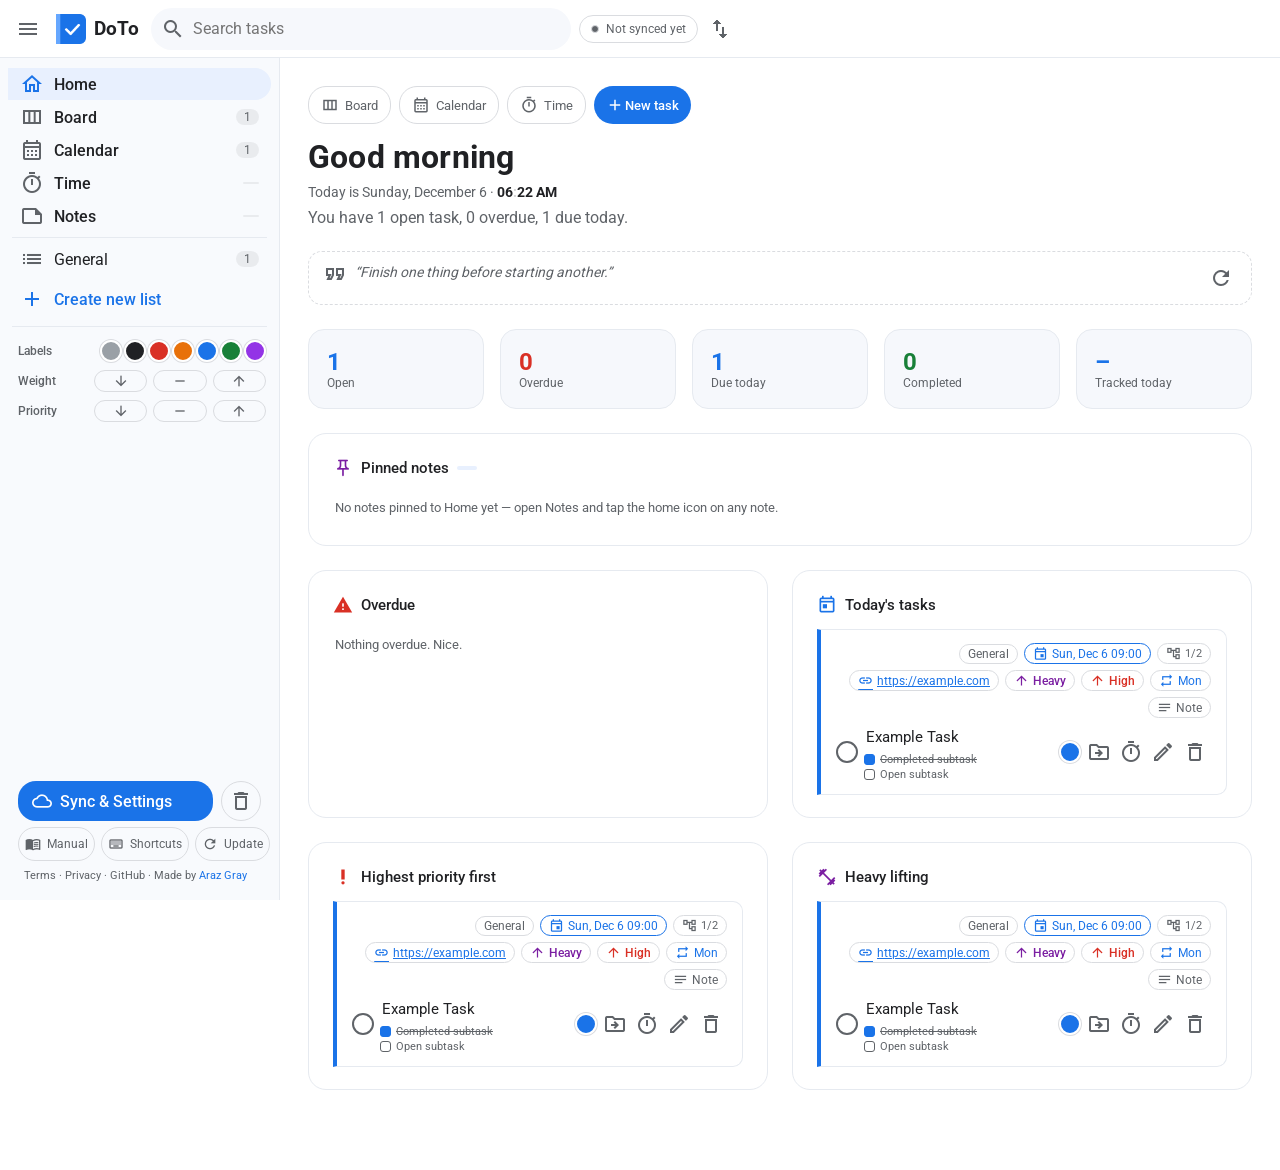
==== index.html @ d083d484 "Update" ====
<!DOCTYPE html>
<html lang="en">
<head>
<meta charset="UTF-8" />
<meta name="viewport" content="width=device-width, initial-scale=1, viewport-fit=cover" />
<title>DoTo</title>
<meta name="description" content="DoTo — Task Manager, Simple. A Google Tasks-style task manager with external refs, labels, weight and priority." />
<meta name="theme-color" content="#ffffff" />
<meta name="mobile-web-app-capable" content="yes" />
<meta name="apple-mobile-web-app-capable" content="yes" />
<meta name="apple-mobile-web-app-status-bar-style" content="default" />
<meta name="apple-mobile-web-app-title" content="DoTo" />
<link rel="manifest" href="assets/manifest.webmanifest" />
<link rel="icon" type="image/svg+xml" href="assets/icon.svg" />
<link rel="icon" type="image/png" sizes="192x192" href="assets/icon-192.png" />
<link rel="apple-touch-icon" href="assets/icon-180.png" />
<link rel="stylesheet" href="assets/fonts.css?v=1.0-1789759467" />
<link rel="stylesheet" href="styles.css?v=1.0-1789759467" />
</head>
<body>
<header class="topbar">
  <button id="menuBtn" class="icon-btn" aria-label="Open menu" aria-expanded="false" aria-controls="sidebar">
    <span class="material-icons-outlined">menu</span>
  </button>
  <div class="brand" id="brandHome" role="button" tabindex="0" title="DoTo home">
    <span class="brand-mark" aria-hidden="true">
      <img src="assets/logo.svg" width="30" height="30" alt="" />
    </span>
    <span class="brand-text">
      <span class="brand-name">DoTo</span>
    </span>
  </div>
  <div class="search-wrap">
    <span class="material-icons-outlined search-icon">search</span>
    <input id="searchInput" type="search" placeholder="Search tasks" autocomplete="off" aria-label="Search tasks" dir="auto" />
    <button id="clearSearch" class="icon-btn sm hidden" aria-label="Clear search"><span class="material-icons-outlined">close</span></button>
  </div>
  <div class="topbar-actions">
    <button id="syncPill" class="sync-pill" title="Sync status — open Sync & Settings"><span class="dot"></span><span id="syncPillText">Not synced yet</span></button>
    <button id="sortBtn" class="icon-btn" aria-label="Sort tasks" title="Sort" aria-haspopup="menu" aria-expanded="false"><span class="material-icons-outlined">swap_vert</span></button>
    <div id="sortMenu" class="menu hidden" role="menu">
      <button data-sort="order" role="menuitemradio" aria-checked="true"><span class="material-icons-outlined">drag_handle</span> My order</button>
      <button data-sort="date" role="menuitemradio" aria-checked="false"><span class="material-icons-outlined">event</span> Date</button>
      <button data-sort="priority" role="menuitemradio" aria-checked="false"><span class="material-icons-outlined">flag</span> Priority &amp; weight</button>
      <button data-sort="title" role="menuitemradio" aria-checked="false"><span class="material-icons-outlined">sort_by_alpha</span> Title</button>
    </div>
  </div>
</header>

<div class="app">
  <div id="scrim" class="scrim hidden"></div>

  <aside id="sidebar" class="sidebar" aria-label="Task lists">
    <div class="sidebar-scroll">
      <nav class="list-nav" aria-label="Views">
        <button id="navHome" class="list-item view-item"><span class="material-icons-outlined">home</span><span class="n">Home</span><span class="c hidden" id="notifCount"></span></button>
        <button id="navAll" class="list-item view-item"><span class="material-icons-outlined">view_column</span><span class="n">Board</span><span class="c" id="allCount"></span></button>
        <button id="navCal" class="list-item view-item"><span class="material-icons-outlined">calendar_month</span><span class="n">Calendar</span><span class="c" id="calCount"></span></button>
        <button id="navTime" class="list-item view-item"><span class="material-icons-outlined">timer</span><span class="n">Time</span><span class="c" id="timeCount"></span></button>
        <button id="navNotes" class="list-item view-item"><span class="material-icons-outlined">note</span><span class="n">Notes</span><span class="c" id="notesCount"></span></button>
      </nav>
      <hr class="sidebar-divider" />
      <nav id="listNav" class="list-nav" aria-label="Lists"></nav>
      <button id="createListBtn" class="create-list"><span class="material-icons-outlined">add</span> Create new list</button>
      <hr class="sidebar-divider" />
      <div class="sidebar-filters">
        <div class="f-group"><span class="f-name">Labels</span><div id="filterColorBtns" class="f-btns colors"></div></div>
        <div class="f-group"><span class="f-name">Weight</span><div id="filterWeightBtns" class="f-btns"></div></div>
        <div class="f-group"><span class="f-name">Priority</span><div id="filterImportanceBtns" class="f-btns"></div></div>
        <button id="clearFilters" class="link-btn hidden">Clear filters</button>
      </div>
      <div class="sidebar-foot">
        <div class="account-row">
          <button id="accountBtn" class="btn-account"><span class="material-icons-outlined">cloud</span><span class="t">Sync &amp; Settings</span><span id="accountState" class="s"></span></button>
          <button id="navTrash" class="icon-btn trash-btn" aria-label="Trash" title="Trash"><span class="material-icons-outlined">delete</span><span class="c hidden" id="trashCount"></span></button>
        </div>
        <div class="io-row">
          <a id="manualBtn" class="btn-ghost" href="manual.html" target="_blank" rel="noopener"><span class="material-icons-outlined">menu_book</span> Manual</a>
          <button id="shortcutsBtn" class="btn-ghost"><span class="material-icons-outlined">keyboard</span> Shortcuts</button>
          <button id="updateBtn" class="btn-ghost" title="Force refresh: clear offline cache and reload newest version"><span class="material-icons-outlined">refresh</span> Update</button>
        </div>
        <div class="legal-row">
          <a href="terms-of-services.html" target="_blank" rel="noopener">Terms</a>
          <span aria-hidden="true">·</span>
          <a href="privacy-policy.html" target="_blank" rel="noopener">Privacy</a>
          <span aria-hidden="true">·</span>
          <a href="https://github.com/arazgray/doto" target="_blank" rel="noopener">GitHub</a>
          <span aria-hidden="true">·</span>
          <span class="made-by">Made by <a href="https://arazgray.com" target="_blank" rel="noopener">Araz Gray</a></span>
        </div>
      </div>
    </div>
    <div id="sideResizer" class="resizer resizer-side" title="Drag to resize lists panel"></div>
  </aside>

  <main class="main" id="main">
    <!-- HOME / SUMMARY VIEW -->
    <section id="viewHome" class="view">
      <div class="home-hero">
        <div>
          <h1 id="homeGreet">Good day</h1>
          <p class="eyebrow" id="homeDate"></p>
          <p class="muted" id="homeSub"></p>
        </div>
        <div class="home-hero-actions">
          <button id="homeBoardBtn" class="btn-ghost"><span class="material-icons-outlined">view_column</span> Board</button>
          <button id="homeCalBtn" class="btn-ghost"><span class="material-icons-outlined">calendar_month</span> Calendar</button>
          <button id="homeTimeBtn" class="btn-ghost"><span class="material-icons-outlined">timer</span> Time</button>
          <button id="homeAddBtn" class="btn-primary"><span class="material-icons-outlined">add</span><span class="full-t" style="margin-left: -5px;">New task</span><span class="short-t">New</span></button>
        </div>
      </div>
      <div class="home-meta">
        <div id="weatherCard" class="weather hidden" title="Today's weather">
          <span id="weatherIcon" class="material-icons-outlined">wb_sunny</span>
          <div><div id="weatherTemp"></div><div id="weatherDesc" class="muted small"></div></div>
          <div class="wx-tom"><span class="muted small">Tomorrow</span><span id="wxTomIcon" class="material-icons-outlined">wb_cloudy</span><span id="wxTomTemp"></span></div>
        </div>
        <div class="quote"><span class="material-icons-outlined">format_quote</span><p id="quoteText" dir="auto"></p><button id="quoteRefresh" class="icon-btn sm" aria-label="New quote" title="New quote"><span class="material-icons-outlined">refresh</span></button></div>
      </div>
      <div id="homeStats" class="stat-grid"></div>
      <div class="chips" data-chips></div>
      <section id="homeNotesCard" class="card"><h2><span class="material-icons-outlined purple">push_pin</span> Pinned notes <span id="homeNotesCount" class="count-pill"></span></h2><div id="homeNotes" class="home-notes"></div></section>
      <section id="notifCard" class="card hidden"><h2><span class="material-icons-outlined danger">notifications</span> Notifications <span id="notifCountPill" class="count-pill"></span></h2><ul id="notifList" class="task-list"></ul></section>
      <div class="home-grid">
        <section class="card"><h2><span class="material-icons-outlined danger">warning</span> Overdue</h2><ul id="homeOverdue" class="task-list"></ul></section>
        <section class="card"><h2><span class="material-icons-outlined blue">today</span> Today's tasks</h2><ul id="homeToday" class="task-list"></ul></section>
        <section class="card"><h2><span class="material-icons-outlined red">priority_high</span> Highest priority first</h2><ul id="homeImportant" class="task-list"></ul></section>
        <section class="card"><h2><span class="material-icons-outlined purple">fitness_center</span> Heavy lifting</h2><ul id="homeHeavy" class="task-list"></ul></section>
      </div>
    </section>

    <!-- SINGLE LIST VIEW -->
    <section id="viewList" class="view hidden">
      <div class="list-header">
        <h1 id="listTitle" dir="auto">General</h1>
        <div class="list-header-actions">
          <span id="taskCount" class="count-pill"></span>
          <button id="listMenuBtn" class="icon-btn" aria-label="List options"><span class="material-icons-outlined">more_vert</span></button>
          <div id="listMenu" class="menu hidden" role="menu">
            <button id="renameListBtn" role="menuitem"><span class="material-icons-outlined">edit</span> Rename list</button>
            <button id="deleteCompletedBtn" role="menuitem"><span class="material-icons-outlined">delete_sweep</span> Delete completed</button>
            <button id="deleteListBtn" role="menuitem" class="danger"><span class="material-icons-outlined">delete</span> Delete list</button>
          </div>
        </div>
      </div>
      <div id="activeFilterChips" class="chips" data-chips></div>
      <form id="addForm" class="add-bar" autocomplete="off">
        <button type="button" class="add-plus" aria-label="Add a task"><span class="material-icons-outlined">add</span></button>
        <input id="addInput" type="text" placeholder="Add a task" aria-label="Add a task" maxlength="200" dir="auto" />
        <button type="submit" class="add-go" aria-label="Save task"><span class="material-icons-outlined">add</span></button>
      </form>
      <div id="quickAddMeta" class="quick-add-meta">
        <div class="qa-group">
          <span>Due</span>
          <input id="qaDate" type="date" title="Due date for the new task" aria-label="Due date" />
          <button type="button" data-qa="today"><span class="material-icons-outlined">today</span> Today</button>
          <button type="button" data-qa="tomorrow"><span class="material-icons-outlined">event</span> Tomorrow</button>
        </div>
        <div class="qa-group">
          <span>Weight</span>
          <div class="qa-seg" id="qaWeight" role="radiogroup" aria-label="Weight">
            <button type="button" data-v="light" title="Light"><span class="material-icons-outlined">arrow_downward</span></button>
            <button type="button" data-v="medium" title="Medium"><span class="material-icons-outlined">remove</span></button>
            <button type="button" data-v="heavy" title="Heavy"><span class="material-icons-outlined">arrow_upward</span></button>
          </div>
        </div>
        <div class="qa-group">
          <span>Priority</span>
          <div class="qa-seg" id="qaImportance" role="radiogroup" aria-label="Priority">
            <button type="button" data-v="low" title="Low"><span class="material-icons-outlined">arrow_downward</span></button>
            <button type="button" data-v="medium" title="Medium"><span class="material-icons-outlined">remove</span></button>
            <button type="button" data-v="high" title="High"><span class="material-icons-outlined">arrow_upward</span></button>
          </div>
        </div>
        <div class="qa-group">
          <span>Labels</span>
          <div id="qaColors" class="qa-colors"></div>
        </div>
      </div>
      <section aria-label="Open tasks">
        <ul id="openList" class="task-list"></ul>
        <div id="openEmpty" class="empty hidden">
          <svg class="empty-art" width="120" height="90" viewBox="0 0 120 90" aria-hidden="true"><rect x="8" y="8" width="104" height="74" rx="12" fill="var(--blue-soft)"/><path d="M30 45l12 12 28-30" stroke="var(--blue)" stroke-width="6" fill="none" stroke-linecap="round" stroke-linejoin="round"/></svg>
          <p><strong>All clear!</strong><br />Add your first task above, or drag one here from another list.</p>
        </div>
      </section>
      <section class="completed-section" aria-label="Completed tasks">
        <button id="completedToggle" class="completed-toggle" aria-expanded="false">
          <span class="material-icons-outlined chev">expand_more</span>
          <span>Completed</span>
          <span id="completedCount" class="count-pill muted"></span>
        </button>
        <ul id="doneList" class="task-list done"></ul>
      </section>
    </section>

    <!-- ALL BOARD VIEW -->
    <section id="viewAll" class="view hidden">
      <div class="list-header">
        <div><h1>All lists</h1><p class="muted small board-hint">Each category is a column — drag tasks between columns or onto the sidebar.</p></div>
        <span id="allCountPill" class="count-pill"></span>
      </div>
      <div class="chips" data-chips></div>
      <div id="board" class="board"></div>
    </section>

    <!-- CALENDAR VIEW -->
    <section id="viewCal" class="view hidden">
      <div class="list-header">
        <div class="cal-title-row">
          <h1 id="calTitle">Calendar</h1>
          <div class="seg-mini" id="calViewSeg" role="tablist" aria-label="Calendar view">
            <button data-v="month" role="tab" class="selected">Month</button>
            <button data-v="year" role="tab">Year</button>
          </div>
        </div>
        <div class="list-header-actions">
          <button id="calPrev" class="icon-btn" aria-label="Previous month or year"><span class="material-icons-outlined">chevron_left</span></button>
          <button id="calTodayBtn" class="btn-ghost">Today</button>
          <button id="calNext" class="icon-btn" aria-label="Next month or year"><span class="material-icons-outlined">chevron_right</span></button>
        </div>
      </div>
      <div class="chips" data-chips></div>
      <div id="calYearGrid" class="cal-year hidden"></div>
      <div class="cal-wrap">
        <div class="cal-main">
          <div class="cal-dow" id="calDow"></div>
          <div id="calGrid" class="cal-grid"></div>
        </div>
        <div class="cal-side">
          <div class="cal-agenda-head">
            <h2 id="calDayTitle" dir="auto"></h2>
            <span id="calDayCount" class="count-pill muted"></span>
          </div>
          <form id="calAddForm" class="board-add" autocomplete="off">
            <input id="calAddInput" maxlength="200" placeholder="Add task" dir="auto" aria-label="Add task on selected day" />
          </form>
          <ul id="calDayList" class="task-list"></ul>
        </div>
      </div>
    </section>

    <!-- TIME TRACKER VIEW -->
    <section id="viewTime" class="view hidden">
      <div class="list-header">
        <h1>Time tracker</h1>
        <span id="timeTotalPill" class="count-pill"></span>
      </div>
      <div class="chips" data-chips></div>
      <div class="time-wrap">
        <section class="card time-tasks">
          <h2><span class="material-icons-outlined purple">assignment</span> Pick a task</h2>
          <div class="search-wrap time-search">
            <span class="material-icons-outlined search-icon">search</span>
            <input id="timeSearch" type="search" placeholder="Search tasks" autocomplete="off" aria-label="Search tasks" dir="auto" />
          </div>
          <ul id="timeTaskList" class="task-list"></ul>
        </section>
        <section class="card time-records">
          <h2><span class="material-icons-outlined blue">history</span> Logged time</h2>
          <ul id="timeRecords" class="task-list"></ul>
        </section>
        <section class="card time-tracker">
          <h2><span class="material-icons-outlined red">timer</span> Tracker</h2>
          <div id="timeForTaskCard"></div>
          <div id="timeDisplay" class="time-display" dir="ltr">00:00:00,00</div>
          <div class="time-btns">
            <button id="timePlay" class="time-btn play" aria-label="Start"><span class="material-icons-outlined">play_arrow</span></button>
            <button id="timePause" class="time-btn pause" aria-label="Pause"><span class="material-icons-outlined">pause</span></button>
            <button id="timeStop" class="time-btn stop" aria-label="Stop and save"><span class="material-icons-outlined">stop</span></button>
          </div>
          <p class="muted small time-hint">Play starts, pause holds, stop saves the record.</p>
        </section>
      </div>
    </section>

    <!-- NOTES VIEW (Google Keep style) -->
    <section id="viewNotes" class="view hidden">
      <div class="list-header">
        <div><h1>Notes</h1><p class="muted small board-hint">Quick notes, Keep-style — pin important ones, show them on Home.</p></div>
        <span id="notesCountPill" class="count-pill"></span>
      </div>
      <div class="search-wrap notes-search">
        <span class="material-icons-outlined search-icon">search</span>
        <input id="notesSearch" type="search" placeholder="Search notes" autocomplete="off" aria-label="Search notes" dir="auto" />
      </div>
      <form id="noteAddForm" class="note-add" autocomplete="off">
        <input id="noteAddTitle" type="text" placeholder="Title" maxlength="120" aria-label="Note title" dir="auto" />
        <textarea id="noteAddBody" rows="2" placeholder="Take a note…" aria-label="Note text" dir="auto"></textarea>
        <div class="note-add-row">
          <div id="noteAddColors" class="qa-colors"></div>
          <button type="submit" class="btn-primary add-note-btn" aria-label="Add note"><span class="material-icons-outlined">add</span></button>
        </div>
      </form>
      <h2 id="notesPinnedHead" class="notes-head"><span class="material-icons-outlined">push_pin</span> Pinned</h2>
      <div id="notesPinned" class="notes-grid"></div>
      <h2 id="notesOthersHead" class="notes-head"><span class="material-icons-outlined">note</span> Others</h2>
      <div id="notesGrid" class="notes-grid"></div>
      <p id="notesEmpty" class="mini-empty hidden">No notes yet — jot one down above.</p>
    </section>

    <!-- TRASH VIEW -->
    <section id="viewTrash" class="view hidden">
      <div class="list-header">
        <div><h1>Trash</h1><p class="muted small board-hint">Deleted tasks and notes stay here until you restore them or empty the trash.</p></div>
        <div class="list-header-actions">
          <span id="trashCountPill" class="count-pill"></span>
          <button id="emptyTrashBtn" class="btn-ghost danger" aria-label="Empty trash"><span class="material-icons-outlined">delete_forever</span><span class="btn-label">Empty trash</span></button>
        </div>
      </div>
      <h2 class="notes-head"><span class="material-icons-outlined">task</span> Tasks</h2>
      <ul id="trashTasks" class="task-list"></ul>
      <p id="trashTasksEmpty" class="mini-empty hidden">No deleted tasks.</p>
      <h2 class="notes-head"><span class="material-icons-outlined">note</span> Notes</h2>
      <div id="trashNotes" class="notes-grid"></div>
      <p id="trashNotesEmpty" class="mini-empty hidden">No deleted notes.</p>
    </section>
  </main>

  <aside id="detail" class="detail hidden" aria-label="Task details">
    <div id="detailResizer" class="resizer resizer-detail" title="Drag to resize details panel"></div>
    <div class="detail-head">
      <button id="detailBack" class="icon-btn" aria-label="Close details"><span class="material-icons-outlined">arrow_downward</span></button>
      <span class="detail-title">Details</span>
      <span id="dListName" class="count-pill muted"></span>
      <button id="detailDelete" class="icon-btn" aria-label="Delete task"><span class="material-icons-outlined">delete</span></button>
      <button id="detailClose" class="icon-btn desktop-only" aria-label="Close panel"><span class="material-icons-outlined">close</span></button>
    </div>
    <div class="detail-body">
      <input id="dTitle" type="text" class="d-title" placeholder="Title" maxlength="200" dir="auto" />
      <div class="d-section">
        <p class="d-label">Subtasks <span id="subCount" class="count-pill muted"></span></p>
        <ul id="dSubs" class="sub-list"></ul>
        <form id="subForm" class="sub-add" autocomplete="off">
          <span class="material-icons-outlined">add</span>
          <input id="subInput" placeholder="Add subtask" maxlength="150" aria-label="Add subtask" dir="auto" />
        </form>
      </div>
      <div class="d-section">
        <p class="d-label">List / Category <span class="hint">— move task</span></p>
        <div class="d-row">
          <span class="material-icons-outlined muted">list</span>
          <select id="dList"></select>
        </div>
      </div>
      <div class="d-section">
        <p class="d-label">Labels <span class="hint">— also tap dot in list</span></p>
        <div id="dColors" class="palette"></div>
      </div>
      <div class="d-grid">
        <div class="d-section">
          <p class="d-label">Weight</p>
          <div id="dWeight" class="segmented" role="radiogroup" aria-label="Weight">
            <button data-v="light" role="radio"><span class="material-icons-outlined">arrow_downward</span>Light</button>
            <button data-v="medium" role="radio"><span class="material-icons-outlined">remove</span>Medium</button>
            <button data-v="heavy" role="radio"><span class="material-icons-outlined">arrow_upward</span>Heavy</button>
          </div>
        </div>
        <div class="d-section">
          <p class="d-label">Priority</p>
          <div id="dImportance" class="segmented importance" role="radiogroup" aria-label="Priority">
            <button data-v="low" role="radio"><span class="material-icons-outlined">arrow_downward</span>Low</button>
            <button data-v="medium" role="radio"><span class="material-icons-outlined">remove</span>Medium</button>
            <button data-v="high" role="radio"><span class="material-icons-outlined">arrow_upward</span>High</button>
          </div>
        </div>
      </div>
      <div class="d-section">
        <p class="d-label">Due</p>
        <div class="d-row">
          <input id="dDate" type="date" />
          <input id="dTime" type="time" />
          <button id="dClearDate" class="icon-btn sm" aria-label="Clear date"><span class="material-icons-outlined">close</span></button>
        </div>
      </div>
      <div class="d-section">
        <p class="d-label">Reminder</p>
        <div class="d-row">
          <span class="material-icons-outlined muted">notifications</span>
          <select id="dRemindBefore" aria-label="Remind before due">
            <option value="">No reminder</option>
            <option value="1">1 minute before</option>
            <option value="5">5 minutes before</option>
            <option value="30">30 minutes before</option>
            <option value="60">1 hour before</option>
            <option value="180">3 hours before</option>
            <option value="1440">1 day before</option>
          </select>
        </div>
        <p id="dRemindHint" class="muted small" style="margin:6px 0 0"></p>
      </div>
      <div class="d-section">
        <p class="d-label">Repeat</p>
        <div class="d-row">
          <span class="material-icons-outlined muted">repeat</span>
          <select id="dRecurFreq" aria-label="Repeat">
            <option value="">Does not repeat</option>
            <option value="daily">Daily</option>
            <option value="weekly">Weekly</option>
            <option value="monthly">Monthly</option>
            <option value="yearly">Yearly</option>
            <option value="custom">Custom…</option>
          </select>
        </div>
        <div id="dRecurCustom" class="d-row hidden" style="margin-top:8px">
          <span class="muted small">Every</span>
          <input id="dRecurN" type="number" min="1" max="99" value="2" aria-label="Every N" />
          <select id="dRecurUnit" aria-label="Repeat unit">
            <option value="daily">day(s)</option>
            <option value="weekly">week(s)</option>
            <option value="monthly">month(s)</option>
            <option value="yearly">year(s)</option>
          </select>
        </div>
        <div id="dRecurDays" class="day-chips hidden" aria-label="Repeat on days"></div>
        <p id="dRecurHint" class="muted small" style="margin:6px 0 0"></p>
      </div>
      <div class="d-section">
        <p class="d-label">External ref <span class="hint">— url or anything</span></p>
        <div class="d-row">
          <span class="material-icons-outlined muted">link</span>
          <input id="dExt" type="text" placeholder="https://… or ticket #123, file path…" maxlength="500" dir="auto" />
          <a id="dExtOpen" class="icon-btn sm hidden" target="_blank" rel="noopener" aria-label="Open external reference"><span class="material-icons-outlined">open_in_new</span></a>
        </div>
      </div>
      <div class="d-section">
        <p class="d-label">Notes</p>
        <textarea id="dNotes" rows="3" placeholder="Add details" dir="auto"></textarea>
      </div>
    </div>
    <div class="detail-foot">
      <span id="dMeta" class="muted small"></span>
      <div class="detail-foot-actions">
        <button id="dDoneToggle" class="btn-soft">Mark complete</button>
        <button id="dSaveBtn" class="btn-primary">Save</button>
      </div>
    </div>
  </aside>
</div>

<div id="colorPop" class="menu palette-pop hidden"></div>
<div id="weightPop" class="menu hidden"></div>
<div id="importancePop" class="menu hidden"></div>
<div id="movePop" class="menu hidden"></div>
<div id="paletteScrim" class="modal-scrim hidden">
  <div id="paletteBox" class="palette-box" role="dialog" aria-modal="true" aria-label="Command palette">
    <div class="palette-input-wrap">
      <span class="material-icons-outlined">search</span>
      <input id="paletteInput" type="text" placeholder="Type a command or search tasks…" autocomplete="off" aria-label="Command palette" dir="auto" />
    </div>
    <ul id="paletteList" class="palette-list" role="listbox" aria-label="Results"></ul>
    <p class="muted small palette-hint">Up/Down navigate · Enter run · Esc close</p>
  </div>
</div>
<div id="accountScrim" class="modal-scrim hidden">
  <div class="modal account-modal" role="dialog" aria-modal="true" aria-label="Sync and settings">
    <h3>Sync &amp; Settings</h3>
    <div class="set-tabs" role="tablist" aria-label="Settings sections">
      <button type="button" data-settab="sync" role="tab" class="selected" aria-selected="true"><span class="material-icons-outlined">sync</span> Sync</button>
      <button type="button" data-settab="labels" role="tab" aria-selected="false"><span class="material-icons-outlined">label</span> Labels</button>
      <button type="button" data-settab="home" role="tab" aria-selected="false"><span class="material-icons-outlined">home</span> Home</button>
      <button type="button" data-settab="options" role="tab" aria-selected="false"><span class="material-icons-outlined">tune</span> Options</button>
      <button type="button" data-settab="io" role="tab" aria-selected="false"><span class="material-icons-outlined">swap_vert</span> Data</button>
    </div>
    <div class="set-pane" data-setpane="sync" role="tabpanel">
      <p id="accountEmail" class="muted small">Not signed in.</p>
      <div class="setup-row name-row">
        <input id="userNameInput" type="text" placeholder="Your name (shown in greetings)" autocomplete="off" maxlength="40" aria-label="Your name" dir="auto" />
      </div>
      <div class="modal-actions account-actions">
        <button type="button" id="signInBtn" class="btn-primary">Sign in with Google</button>
        <button type="button" id="signOutBtn" class="btn-ghost hidden">Sign out</button>
        <button type="button" id="syncNowBtn" class="btn-ghost"><span class="material-icons-outlined">sync</span> Sync now</button>
        <button type="button" id="logOpenBtn" class="btn-ghost"><span class="material-icons-outlined">history</span> History</button>
      </div>
      <label class="switch-row"><input type="checkbox" id="autoSyncToggle" checked /> Auto-sync on changes</label>
      <p id="accountLast" class="muted small"></p>
      <p id="accountError" class="sync-err hidden"></p>
      <p class="muted small">Synced with Drive's hidden app folder. Works offline.</p>
      <p class="muted small">Sign-in requests access to your Drive app folder (sync), your email (display only), and Calendar events + calendar list (reminders in a dedicated “DoTo” calendar). Data goes only between your browser and Google. See the <a href="privacy-policy.html" target="_blank" rel="noopener">Privacy Policy</a> for details.</p>
    </div>
    <div class="set-pane hidden" data-setpane="labels" role="tabpanel">
      <div class="set-group">
        <p class="d-label">Labels <span class="hint">— e.g. red for Home, blue for Work</span></p>
        <div id="colorNames" class="color-names"></div>
        <div class="setup-row color-add-row">
          <input type="color" id="customColorPick" value="#1a73e8" aria-label="Custom label color" />
          <input id="customColorName" type="text" placeholder="Label, e.g. Home" maxlength="24" aria-label="Custom label name" dir="auto" />
          <button type="button" id="customColorAdd" class="btn-primary">Add</button>
        </div>
        <button type="button" id="resetColorsBtn" class="link-btn hidden">Reset built-in labels</button>
      </div>
    </div>
    <div class="set-pane hidden" data-setpane="home" role="tabpanel">
      <div class="set-group">
        <p class="d-label">Home <span class="hint">— pick which sections appear</span></p>
        <div id="homeToggles"></div>
      </div>
    </div>
    <div class="set-pane hidden" data-setpane="options" role="tabpanel">
      <div class="set-group">
        <label class="switch-row"><input type="checkbox" id="showCompletedToggle" checked /> Show completed tasks</label>
        <label class="switch-row"><input type="checkbox" id="darkModeToggle" /> Dark mode</label>
      </div>
    </div>
    <div class="set-pane hidden" data-setpane="io" role="tabpanel">
      <div class="set-group">
        <p class="d-label">Data <span class="hint">— JSON backups, Google Tasks</span></p>
        <div class="io-row import-row">
          <select id="importMode" aria-label="Import source">
            <option value="auto">Auto-detect</option>
            <option value="doto">DoTo backup</option>
            <option value="google">Google Tasks</option>
          </select>
          <button id="importBtn2" class="btn-ghost"><span class="material-icons-outlined">upload</span> Import</button>
          <button id="exportBtn2" class="btn-ghost"><span class="material-icons-outlined">download</span> Export</button>
        </div>
        <p class="muted small">Exports include lists, tasks, notes, time records and labels. Re-importing your own backup skips duplicates.</p>
      </div>
    </div>
    <div class="modal-actions">
      <button type="button" id="accountClose" class="btn-primary">Done</button>
    </div>
  </div>
</div>
<div id="conflictScrim" class="modal-scrim hidden">
  <div class="modal conflict-modal" role="dialog" aria-modal="true" aria-label="Sync conflicts">
    <h3 id="conflictTitle">Sync conflicts</h3>
    <p id="conflictCount" class="muted small"></p>
    <div id="conflictList" class="conflict-list"></div>
    <div class="modal-actions conflict-actions">
      <button type="button" id="conflictLater" class="btn-ghost">Later</button>
      <button type="button" id="conflictAllMine" class="btn-ghost">All mine</button>
      <button type="button" id="conflictAllTheirs" class="btn-ghost">All Drive's</button>
      <button type="button" id="conflictApply" class="btn-primary">Apply</button>
    </div>
  </div>
</div>
<div id="logScrim" class="modal-scrim hidden">
  <div class="modal log-modal" role="dialog" aria-modal="true" aria-label="Sync history">
    <h3>Sync history</h3>
    <div class="diag-box">
      <pre id="diagText" class="diag-text"></pre>
      <button type="button" id="diagCopy" class="btn-ghost">Copy diagnostics</button>
    </div>
    <ul id="syncLogList" class="sync-log"></ul>
    <div class="modal-actions">
      <button type="button" id="logClear" class="btn-ghost">Clear</button>
      <button type="button" id="logClose" class="btn-primary">Done</button>
    </div>
  </div>
</div>
<div id="helpScrim" class="modal-scrim hidden">
  <div class="modal help-modal" role="dialog" aria-modal="true" aria-label="Keyboard shortcuts">
    <h3>Keyboard shortcuts</h3>
    <div id="helpTable" class="help-table"></div>
    <div class="modal-actions">
      <button type="button" id="helpClose" class="btn-primary">Done</button>
    </div>
  </div>
</div>
<div id="noteScrim" class="modal-scrim hidden">
  <div class="modal note-modal" role="dialog" aria-modal="true" aria-label="Edit note">
    <input id="noteEditTitle" type="text" class="d-title" placeholder="Title" maxlength="120" dir="auto" />
    <textarea id="noteEditBody" rows="6" placeholder="Take a note…" dir="auto"></textarea>
    <div class="note-options">
      <div id="noteEditColors" class="palette"></div>
      <span class="spacer"></span>
      <label class="switch-icon" title="Pinned"><input type="checkbox" id="noteEditPinned" /><span class="material-icons-outlined">push_pin</span></label>
      <label class="switch-icon" title="Show on Home page"><input type="checkbox" id="noteEditHome" /><span class="material-icons-outlined">home</span></label>
    </div>
    <div class="modal-actions note-actions">
      <button type="button" id="noteDeleteBtn" class="btn-ghost danger"><span class="material-icons-outlined">delete</span> Delete</button>
      <span class="spacer"></span>
      <button type="button" id="noteEditCancel" class="btn-ghost">Cancel</button>
      <button type="button" id="noteEditSave" class="btn-primary">Save</button>
    </div>
  </div>
</div>
<div id="modalScrim" class="modal-scrim hidden">
  <form id="modalBox" class="modal" role="dialog" aria-modal="true" autocomplete="off">
    <h3 id="modalTitle"></h3>
    <p id="modalMsg" class="muted small"></p>
    <input id="modalInput" type="text" dir="auto" maxlength="60" class="hidden" />
    <div class="modal-actions">
      <button type="button" id="modalCancel" class="btn-ghost">Cancel</button>
      <button type="submit" id="modalOk" class="btn-primary">OK</button>
    </div>
  </form>
</div>
<div id="toast" class="toast hidden" role="status" aria-live="polite"><span id="toastMsg"></span><button id="toastUndo" class="hidden">Undo</button></div>
<input id="importFile" type="file" accept=".json,application/json" multiple class="hidden" />

<script src="app.js?v=1.0-1789759467"></script>
</body>
</html>
---- assets/fonts.css ----
/* Self-hosted fonts (vendored from Google Fonts for offline use). Generated — do not hand-edit. */
@font-face {
  font-family: 'Roboto';
  font-style: normal;
  font-weight: 400;
  font-stretch: 100%;
  font-display: swap;
  src: url(fonts/KFO7CnqEu92Fr1ME7kSn66aGLdTylUAMa3GUBGEe.woff2) format('woff2');
  unicode-range: U+0460-052F, U+1C80-1C8A, U+20B4, U+2DE0-2DFF, U+A640-A69F, U+FE2E-FE2F;
}
@font-face {
  font-family: 'Roboto';
  font-style: normal;
  font-weight: 400;
  font-stretch: 100%;
  font-display: swap;
  src: url(fonts/KFO7CnqEu92Fr1ME7kSn66aGLdTylUAMa3iUBGEe.woff2) format('woff2');
  unicode-range: U+0301, U+0400-045F, U+0490-0491, U+04B0-04B1, U+2116;
}
@font-face {
  font-family: 'Roboto';
  font-style: normal;
  font-weight: 400;
  font-stretch: 100%;
  font-display: swap;
  src: url(fonts/KFO7CnqEu92Fr1ME7kSn66aGLdTylUAMa3CUBGEe.woff2) format('woff2');
  unicode-range: U+1F00-1FFF;
}
@font-face {
  font-family: 'Roboto';
  font-style: normal;
  font-weight: 400;
  font-stretch: 100%;
  font-display: swap;
  src: url(fonts/KFO7CnqEu92Fr1ME7kSn66aGLdTylUAMa3-UBGEe.woff2) format('woff2');
  unicode-range: U+0370-0377, U+037A-037F, U+0384-038A, U+038C, U+038E-03A1, U+03A3-03FF;
}
@font-face {
  font-family: 'Roboto';
  font-style: normal;
  font-weight: 400;
  font-stretch: 100%;
  font-display: swap;
  src: url(fonts/KFO7CnqEu92Fr1ME7kSn66aGLdTylUAMawCUBGEe.woff2) format('woff2');
  unicode-range: U+0302-0303, U+0305, U+0307-0308, U+0310, U+0312, U+0315, U+031A, U+0326-0327, U+032C, U+032F-0330, U+0332-0333, U+0338, U+033A, U+0346, U+034D, U+0391-03A1, U+03A3-03A9, U+03B1-03C9, U+03D1, U+03D5-03D6, U+03F0-03F1, U+03F4-03F5, U+2016-2017, U+2034-2038, U+203C, U+2040, U+2043, U+2047, U+2050, U+2057, U+205F, U+2070-2071, U+2074-208E, U+2090-209C, U+20D0-20DC, U+20E1, U+20E5-20EF, U+2100-2112, U+2114-2115, U+2117-2121, U+2123-214F, U+2190, U+2192, U+2194-21AE, U+21B0-21E5, U+21F1-21F2, U+21F4-2211, U+2213-2214, U+2216-22FF, U+2308-230B, U+2310, U+2319, U+231C-2321, U+2336-237A, U+237C, U+2395, U+239B-23B7, U+23D0, U+23DC-23E1, U+2474-2475, U+25AF, U+25B3, U+25B7, U+25BD, U+25C1, U+25CA, U+25CC, U+25FB, U+266D-266F, U+27C0-27FF, U+2900-2AFF, U+2B0E-2B11, U+2B30-2B4C, U+2BFE, U+3030, U+FF5B, U+FF5D, U+1D400-1D7FF, U+1EE00-1EEFF;
}
@font-face {
  font-family: 'Roboto';
  font-style: normal;
  font-weight: 400;
  font-stretch: 100%;
  font-display: swap;
  src: url(fonts/KFO7CnqEu92Fr1ME7kSn66aGLdTylUAMaxKUBGEe.woff2) format('woff2');
  unicode-range: U+0001-000C, U+000E-001F, U+007F-009F, U+20DD-20E0, U+20E2-20E4, U+2150-218F, U+2190, U+2192, U+2194-2199, U+21AF, U+21E6-21F0, U+21F3, U+2218-2219, U+2299, U+22C4-22C6, U+2300-243F, U+2440-244A, U+2460-24FF, U+25A0-27BF, U+2800-28FF, U+2921-2922, U+2981, U+29BF, U+29EB, U+2B00-2BFF, U+4DC0-4DFF, U+FFF9-FFFB, U+10140-1018E, U+10190-1019C, U+101A0, U+101D0-101FD, U+102E0-102FB, U+10E60-10E7E, U+1D2C0-1D2D3, U+1D2E0-1D37F, U+1F000-1F0FF, U+1F100-1F1AD, U+1F1E6-1F1FF, U+1F30D-1F30F, U+1F315, U+1F31C, U+1F31E, U+1F320-1F32C, U+1F336, U+1F378, U+1F37D, U+1F382, U+1F393-1F39F, U+1F3A7-1F3A8, U+1F3AC-1F3AF, U+1F3C2, U+1F3C4-1F3C6, U+1F3CA-1F3CE, U+1F3D4-1F3E0, U+1F3ED, U+1F3F1-1F3F3, U+1F3F5-1F3F7, U+1F408, U+1F415, U+1F41F, U+1F426, U+1F43F, U+1F441-1F442, U+1F444, U+1F446-1F449, U+1F44C-1F44E, U+1F453, U+1F46A, U+1F47D, U+1F4A3, U+1F4B0, U+1F4B3, U+1F4B9, U+1F4BB, U+1F4BF, U+1F4C8-1F4CB, U+1F4D6, U+1F4DA, U+1F4DF, U+1F4E3-1F4E6, U+1F4EA-1F4ED, U+1F4F7, U+1F4F9-1F4FB, U+1F4FD-1F4FE, U+1F503, U+1F507-1F50B, U+1F50D, U+1F512-1F513, U+1F53E-1F54A, U+1F54F-1F5FA, U+1F610, U+1F650-1F67F, U+1F687, U+1F68D, U+1F691, U+1F694, U+1F698, U+1F6AD, U+1F6B2, U+1F6B9-1F6BA, U+1F6BC, U+1F6C6-1F6CF, U+1F6D3-1F6D7, U+1F6E0-1F6EA, U+1F6F0-1F6F3, U+1F6F7-1F6FC, U+1F700-1F7FF, U+1F800-1F80B, U+1F810-1F847, U+1F850-1F859, U+1F860-1F887, U+1F890-1F8AD, U+1F8B0-1F8BB, U+1F8C0-1F8C1, U+1F900-1F90B, U+1F93B, U+1F946, U+1F984, U+1F996, U+1F9E9, U+1FA00-1FA6F, U+1FA70-1FA7C, U+1FA80-1FA89, U+1FA8F-1FAC6, U+1FACE-1FADC, U+1FADF-1FAE9, U+1FAF0-1FAF8, U+1FB00-1FBFF;
}
@font-face {
  font-family: 'Roboto';
  font-style: normal;
  font-weight: 400;
  font-stretch: 100%;
  font-display: swap;
  src: url(fonts/KFO7CnqEu92Fr1ME7kSn66aGLdTylUAMa3OUBGEe.woff2) format('woff2');
  unicode-range: U+0102-0103, U+0110-0111, U+0128-0129, U+0168-0169, U+01A0-01A1, U+01AF-01B0, U+0300-0301, U+0303-0304, U+0308-0309, U+0323, U+0329, U+1EA0-1EF9, U+20AB;
}
@font-face {
  font-family: 'Roboto';
  font-style: normal;
  font-weight: 400;
  font-stretch: 100%;
  font-display: swap;
  src: url(fonts/KFO7CnqEu92Fr1ME7kSn66aGLdTylUAMa3KUBGEe.woff2) format('woff2');
  unicode-range: U+0100-02BA, U+02BD-02C5, U+02C7-02CC, U+02CE-02D7, U+02DD-02FF, U+0304, U+0308, U+0329, U+1D00-1DBF, U+1E00-1E9F, U+1EF2-1EFF, U+2020, U+20A0-20AB, U+20AD-20C0, U+2113, U+2C60-2C7F, U+A720-A7FF;
}
@font-face {
  font-family: 'Roboto';
  font-style: normal;
  font-weight: 400;
  font-stretch: 100%;
  font-display: swap;
  src: url(fonts/KFO7CnqEu92Fr1ME7kSn66aGLdTylUAMa3yUBA.woff2) format('woff2');
  unicode-range: U+0000-00FF, U+0131, U+0152-0153, U+02BB-02BC, U+02C6, U+02DA, U+02DC, U+0304, U+0308, U+0329, U+2000-206F, U+20AC, U+2122, U+2191, U+2193, U+2212, U+2215, U+FEFF, U+FFFD;
}
@font-face {
  font-family: 'Roboto';
  font-style: normal;
  font-weight: 500;
  font-stretch: 100%;
  font-display: swap;
  src: url(fonts/KFO7CnqEu92Fr1ME7kSn66aGLdTylUAMa3GUBGEe.woff2) format('woff2');
  unicode-range: U+0460-052F, U+1C80-1C8A, U+20B4, U+2DE0-2DFF, U+A640-A69F, U+FE2E-FE2F;
}
@font-face {
  font-family: 'Roboto';
  font-style: normal;
  font-weight: 500;
  font-stretch: 100%;
  font-display: swap;
  src: url(fonts/KFO7CnqEu92Fr1ME7kSn66aGLdTylUAMa3iUBGEe.woff2) format('woff2');
  unicode-range: U+0301, U+0400-045F, U+0490-0491, U+04B0-04B1, U+2116;
}
@font-face {
  font-family: 'Roboto';
  font-style: normal;
  font-weight: 500;
  font-stretch: 100%;
  font-display: swap;
  src: url(fonts/KFO7CnqEu92Fr1ME7kSn66aGLdTylUAMa3CUBGEe.woff2) format('woff2');
  unicode-range: U+1F00-1FFF;
}
@font-face {
  font-family: 'Roboto';
  font-style: normal;
  font-weight: 500;
  font-stretch: 100%;
  font-display: swap;
  src: url(fonts/KFO7CnqEu92Fr1ME7kSn66aGLdTylUAMa3-UBGEe.woff2) format('woff2');
  unicode-range: U+0370-0377, U+037A-037F, U+0384-038A, U+038C, U+038E-03A1, U+03A3-03FF;
}
@font-face {
  font-family: 'Roboto';
  font-style: normal;
  font-weight: 500;
  font-stretch: 100%;
  font-display: swap;
  src: url(fonts/KFO7CnqEu92Fr1ME7kSn66aGLdTylUAMawCUBGEe.woff2) format('woff2');
  unicode-range: U+0302-0303, U+0305, U+0307-0308, U+0310, U+0312, U+0315, U+031A, U+0326-0327, U+032C, U+032F-0330, U+0332-0333, U+0338, U+033A, U+0346, U+034D, U+0391-03A1, U+03A3-03A9, U+03B1-03C9, U+03D1, U+03D5-03D6, U+03F0-03F1, U+03F4-03F5, U+2016-2017, U+2034-2038, U+203C, U+2040, U+2043, U+2047, U+2050, U+2057, U+205F, U+2070-2071, U+2074-208E, U+2090-209C, U+20D0-20DC, U+20E1, U+20E5-20EF, U+2100-2112, U+2114-2115, U+2117-2121, U+2123-214F, U+2190, U+2192, U+2194-21AE, U+21B0-21E5, U+21F1-21F2, U+21F4-2211, U+2213-2214, U+2216-22FF, U+2308-230B, U+2310, U+2319, U+231C-2321, U+2336-237A, U+237C, U+2395, U+239B-23B7, U+23D0, U+23DC-23E1, U+2474-2475, U+25AF, U+25B3, U+25B7, U+25BD, U+25C1, U+25CA, U+25CC, U+25FB, U+266D-266F, U+27C0-27FF, U+2900-2AFF, U+2B0E-2B11, U+2B30-2B4C, U+2BFE, U+3030, U+FF5B, U+FF5D, U+1D400-1D7FF, U+1EE00-1EEFF;
}
@font-face {
  font-family: 'Roboto';
  font-style: normal;
  font-weight: 500;
  font-stretch: 100%;
  font-display: swap;
  src: url(fonts/KFO7CnqEu92Fr1ME7kSn66aGLdTylUAMaxKUBGEe.woff2) format('woff2');
  unicode-range: U+0001-000C, U+000E-001F, U+007F-009F, U+20DD-20E0, U+20E2-20E4, U+2150-218F, U+2190, U+2192, U+2194-2199, U+21AF, U+21E6-21F0, U+21F3, U+2218-2219, U+2299, U+22C4-22C6, U+2300-243F, U+2440-244A, U+2460-24FF, U+25A0-27BF, U+2800-28FF, U+2921-2922, U+2981, U+29BF, U+29EB, U+2B00-2BFF, U+4DC0-4DFF, U+FFF9-FFFB, U+10140-1018E, U+10190-1019C, U+101A0, U+101D0-101FD, U+102E0-102FB, U+10E60-10E7E, U+1D2C0-1D2D3, U+1D2E0-1D37F, U+1F000-1F0FF, U+1F100-1F1AD, U+1F1E6-1F1FF, U+1F30D-1F30F, U+1F315, U+1F31C, U+1F31E, U+1F320-1F32C, U+1F336, U+1F378, U+1F37D, U+1F382, U+1F393-1F39F, U+1F3A7-1F3A8, U+1F3AC-1F3AF, U+1F3C2, U+1F3C4-1F3C6, U+1F3CA-1F3CE, U+1F3D4-1F3E0, U+1F3ED, U+1F3F1-1F3F3, U+1F3F5-1F3F7, U+1F408, U+1F415, U+1F41F, U+1F426, U+1F43F, U+1F441-1F442, U+1F444, U+1F446-1F449, U+1F44C-1F44E, U+1F453, U+1F46A, U+1F47D, U+1F4A3, U+1F4B0, U+1F4B3, U+1F4B9, U+1F4BB, U+1F4BF, U+1F4C8-1F4CB, U+1F4D6, U+1F4DA, U+1F4DF, U+1F4E3-1F4E6, U+1F4EA-1F4ED, U+1F4F7, U+1F4F9-1F4FB, U+1F4FD-1F4FE, U+1F503, U+1F507-1F50B, U+1F50D, U+1F512-1F513, U+1F53E-1F54A, U+1F54F-1F5FA, U+1F610, U+1F650-1F67F, U+1F687, U+1F68D, U+1F691, U+1F694, U+1F698, U+1F6AD, U+1F6B2, U+1F6B9-1F6BA, U+1F6BC, U+1F6C6-1F6CF, U+1F6D3-1F6D7, U+1F6E0-1F6EA, U+1F6F0-1F6F3, U+1F6F7-1F6FC, U+1F700-1F7FF, U+1F800-1F80B, U+1F810-1F847, U+1F850-1F859, U+1F860-1F887, U+1F890-1F8AD, U+1F8B0-1F8BB, U+1F8C0-1F8C1, U+1F900-1F90B, U+1F93B, U+1F946, U+1F984, U+1F996, U+1F9E9, U+1FA00-1FA6F, U+1FA70-1FA7C, U+1FA80-1FA89, U+1FA8F-1FAC6, U+1FACE-1FADC, U+1FADF-1FAE9, U+1FAF0-1FAF8, U+1FB00-1FBFF;
}
@font-face {
  font-family: 'Roboto';
  font-style: normal;
  font-weight: 500;
  font-stretch: 100%;
  font-display: swap;
  src: url(fonts/KFO7CnqEu92Fr1ME7kSn66aGLdTylUAMa3OUBGEe.woff2) format('woff2');
  unicode-range: U+0102-0103, U+0110-0111, U+0128-0129, U+0168-0169, U+01A0-01A1, U+01AF-01B0, U+0300-0301, U+0303-0304, U+0308-0309, U+0323, U+0329, U+1EA0-1EF9, U+20AB;
}
@font-face {
  font-family: 'Roboto';
  font-style: normal;
  font-weight: 500;
  font-stretch: 100%;
  font-display: swap;
  src: url(fonts/KFO7CnqEu92Fr1ME7kSn66aGLdTylUAMa3KUBGEe.woff2) format('woff2');
  unicode-range: U+0100-02BA, U+02BD-02C5, U+02C7-02CC, U+02CE-02D7, U+02DD-02FF, U+0304, U+0308, U+0329, U+1D00-1DBF, U+1E00-1E9F, U+1EF2-1EFF, U+2020, U+20A0-20AB, U+20AD-20C0, U+2113, U+2C60-2C7F, U+A720-A7FF;
}
@font-face {
  font-family: 'Roboto';
  font-style: normal;
  font-weight: 500;
  font-stretch: 100%;
  font-display: swap;
  src: url(fonts/KFO7CnqEu92Fr1ME7kSn66aGLdTylUAMa3yUBA.woff2) format('woff2');
  unicode-range: U+0000-00FF, U+0131, U+0152-0153, U+02BB-02BC, U+02C6, U+02DA, U+02DC, U+0304, U+0308, U+0329, U+2000-206F, U+20AC, U+2122, U+2191, U+2193, U+2212, U+2215, U+FEFF, U+FFFD;
}
@font-face {
  font-family: 'Roboto';
  font-style: normal;
  font-weight: 700;
  font-stretch: 100%;
  font-display: swap;
  src: url(fonts/KFO7CnqEu92Fr1ME7kSn66aGLdTylUAMa3GUBGEe.woff2) format('woff2');
  unicode-range: U+0460-052F, U+1C80-1C8A, U+20B4, U+2DE0-2DFF, U+A640-A69F, U+FE2E-FE2F;
}
@font-face {
  font-family: 'Roboto';
  font-style: normal;
  font-weight: 700;
  font-stretch: 100%;
  font-display: swap;
  src: url(fonts/KFO7CnqEu92Fr1ME7kSn66aGLdTylUAMa3iUBGEe.woff2) format('woff2');
  unicode-range: U+0301, U+0400-045F, U+0490-0491, U+04B0-04B1, U+2116;
}
@font-face {
  font-family: 'Roboto';
  font-style: normal;
  font-weight: 700;
  font-stretch: 100%;
  font-display: swap;
  src: url(fonts/KFO7CnqEu92Fr1ME7kSn66aGLdTylUAMa3CUBGEe.woff2) format('woff2');
  unicode-range: U+1F00-1FFF;
}
@font-face {
  font-family: 'Roboto';
  font-style: normal;
  font-weight: 700;
  font-stretch: 100%;
  font-display: swap;
  src: url(fonts/KFO7CnqEu92Fr1ME7kSn66aGLdTylUAMa3-UBGEe.woff2) format('woff2');
  unicode-range: U+0370-0377, U+037A-037F, U+0384-038A, U+038C, U+038E-03A1, U+03A3-03FF;
}
@font-face {
  font-family: 'Roboto';
  font-style: normal;
  font-weight: 700;
  font-stretch: 100%;
  font-display: swap;
  src: url(fonts/KFO7CnqEu92Fr1ME7kSn66aGLdTylUAMawCUBGEe.woff2) format('woff2');
  unicode-range: U+0302-0303, U+0305, U+0307-0308, U+0310, U+0312, U+0315, U+031A, U+0326-0327, U+032C, U+032F-0330, U+0332-0333, U+0338, U+033A, U+0346, U+034D, U+0391-03A1, U+03A3-03A9, U+03B1-03C9, U+03D1, U+03D5-03D6, U+03F0-03F1, U+03F4-03F5, U+2016-2017, U+2034-2038, U+203C, U+2040, U+2043, U+2047, U+2050, U+2057, U+205F, U+2070-2071, U+2074-208E, U+2090-209C, U+20D0-20DC, U+20E1, U+20E5-20EF, U+2100-2112, U+2114-2115, U+2117-2121, U+2123-214F, U+2190, U+2192, U+2194-21AE, U+21B0-21E5, U+21F1-21F2, U+21F4-2211, U+2213-2214, U+2216-22FF, U+2308-230B, U+2310, U+2319, U+231C-2321, U+2336-237A, U+237C, U+2395, U+239B-23B7, U+23D0, U+23DC-23E1, U+2474-2475, U+25AF, U+25B3, U+25B7, U+25BD, U+25C1, U+25CA, U+25CC, U+25FB, U+266D-266F, U+27C0-27FF, U+2900-2AFF, U+2B0E-2B11, U+2B30-2B4C, U+2BFE, U+3030, U+FF5B, U+FF5D, U+1D400-1D7FF, U+1EE00-1EEFF;
}
@font-face {
  font-family: 'Roboto';
  font-style: normal;
  font-weight: 700;
  font-stretch: 100%;
  font-display: swap;
  src: url(fonts/KFO7CnqEu92Fr1ME7kSn66aGLdTylUAMaxKUBGEe.woff2) format('woff2');
  unicode-range: U+0001-000C, U+000E-001F, U+007F-009F, U+20DD-20E0, U+20E2-20E4, U+2150-218F, U+2190, U+2192, U+2194-2199, U+21AF, U+21E6-21F0, U+21F3, U+2218-2219, U+2299, U+22C4-22C6, U+2300-243F, U+2440-244A, U+2460-24FF, U+25A0-27BF, U+2800-28FF, U+2921-2922, U+2981, U+29BF, U+29EB, U+2B00-2BFF, U+4DC0-4DFF, U+FFF9-FFFB, U+10140-1018E, U+10190-1019C, U+101A0, U+101D0-101FD, U+102E0-102FB, U+10E60-10E7E, U+1D2C0-1D2D3, U+1D2E0-1D37F, U+1F000-1F0FF, U+1F100-1F1AD, U+1F1E6-1F1FF, U+1F30D-1F30F, U+1F315, U+1F31C, U+1F31E, U+1F320-1F32C, U+1F336, U+1F378, U+1F37D, U+1F382, U+1F393-1F39F, U+1F3A7-1F3A8, U+1F3AC-1F3AF, U+1F3C2, U+1F3C4-1F3C6, U+1F3CA-1F3CE, U+1F3D4-1F3E0, U+1F3ED, U+1F3F1-1F3F3, U+1F3F5-1F3F7, U+1F408, U+1F415, U+1F41F, U+1F426, U+1F43F, U+1F441-1F442, U+1F444, U+1F446-1F449, U+1F44C-1F44E, U+1F453, U+1F46A, U+1F47D, U+1F4A3, U+1F4B0, U+1F4B3, U+1F4B9, U+1F4BB, U+1F4BF, U+1F4C8-1F4CB, U+1F4D6, U+1F4DA, U+1F4DF, U+1F4E3-1F4E6, U+1F4EA-1F4ED, U+1F4F7, U+1F4F9-1F4FB, U+1F4FD-1F4FE, U+1F503, U+1F507-1F50B, U+1F50D, U+1F512-1F513, U+1F53E-1F54A, U+1F54F-1F5FA, U+1F610, U+1F650-1F67F, U+1F687, U+1F68D, U+1F691, U+1F694, U+1F698, U+1F6AD, U+1F6B2, U+1F6B9-1F6BA, U+1F6BC, U+1F6C6-1F6CF, U+1F6D3-1F6D7, U+1F6E0-1F6EA, U+1F6F0-1F6F3, U+1F6F7-1F6FC, U+1F700-1F7FF, U+1F800-1F80B, U+1F810-1F847, U+1F850-1F859, U+1F860-1F887, U+1F890-1F8AD, U+1F8B0-1F8BB, U+1F8C0-1F8C1, U+1F900-1F90B, U+1F93B, U+1F946, U+1F984, U+1F996, U+1F9E9, U+1FA00-1FA6F, U+1FA70-1FA7C, U+1FA80-1FA89, U+1FA8F-1FAC6, U+1FACE-1FADC, U+1FADF-1FAE9, U+1FAF0-1FAF8, U+1FB00-1FBFF;
}
@font-face {
  font-family: 'Roboto';
  font-style: normal;
  font-weight: 700;
  font-stretch: 100%;
  font-display: swap;
  src: url(fonts/KFO7CnqEu92Fr1ME7kSn66aGLdTylUAMa3OUBGEe.woff2) format('woff2');
  unicode-range: U+0102-0103, U+0110-0111, U+0128-0129, U+0168-0169, U+01A0-01A1, U+01AF-01B0, U+0300-0301, U+0303-0304, U+0308-0309, U+0323, U+0329, U+1EA0-1EF9, U+20AB;
}
@font-face {
  font-family: 'Roboto';
  font-style: normal;
  font-weight: 700;
  font-stretch: 100%;
  font-display: swap;
  src: url(fonts/KFO7CnqEu92Fr1ME7kSn66aGLdTylUAMa3KUBGEe.woff2) format('woff2');
  unicode-range: U+0100-02BA, U+02BD-02C5, U+02C7-02CC, U+02CE-02D7, U+02DD-02FF, U+0304, U+0308, U+0329, U+1D00-1DBF, U+1E00-1E9F, U+1EF2-1EFF, U+2020, U+20A0-20AB, U+20AD-20C0, U+2113, U+2C60-2C7F, U+A720-A7FF;
}
@font-face {
  font-family: 'Roboto';
  font-style: normal;
  font-weight: 700;
  font-stretch: 100%;
  font-display: swap;
  src: url(fonts/KFO7CnqEu92Fr1ME7kSn66aGLdTylUAMa3yUBA.woff2) format('woff2');
  unicode-range: U+0000-00FF, U+0131, U+0152-0153, U+02BB-02BC, U+02C6, U+02DA, U+02DC, U+0304, U+0308, U+0329, U+2000-206F, U+20AC, U+2122, U+2191, U+2193, U+2212, U+2215, U+FEFF, U+FFFD;
}
/* cyrillic-ext */

/* cyrillic */

/* greek-ext */

/* greek */

/* math */

/* symbols */

/* vietnamese */

/* latin-ext */

/* latin */

/* cyrillic-ext */

/* cyrillic */

/* greek-ext */

/* greek */

/* math */

/* symbols */

/* vietnamese */

/* latin-ext */

/* latin */

/* cyrillic-ext */

/* cyrillic */

/* greek-ext */

/* greek */

/* math */

/* symbols */

/* vietnamese */

/* latin-ext */

/* latin */
@font-face {
  font-family: 'Material Icons Outlined';
  font-style: normal;
  font-weight: 400;
  src: url(fonts/gok-H7zzDkdnRel8-DQ6KAXJ69wP1tGnf4ZGhUce.woff2) format('woff2');
}
/* fallback */


.material-icons-outlined {
  font-family: 'Material Icons Outlined';
  font-weight: normal;
  font-style: normal;
  font-size: 24px;
  line-height: 1;
  letter-spacing: normal;
  text-transform: none;
  display: inline-block;
  white-space: nowrap;
  word-wrap: normal;
  direction: ltr;
  -webkit-font-feature-settings: 'liga';
  -webkit-font-smoothing: antialiased;
}
---- styles.css ----
/* DoTo styles — native nested CSS (SCSS-like, no build step).
   Nesting rule: `&` continues the parent selector, plain names nest as
   descendants. Flattened output must equal the previous flat file. */
:root{
  color-scheme:light;
  --blue:#1a73e8; --blue-dark:#1558b0; --blue-soft:#e8f0fe;
  --bg:#ffffff; --bg2:#f6f8fc; --sidebar:#f8fafd;
  --text:#202124; --muted:#5f6368; --line:#dadce0; --line-soft:#e6eaf0;
  --danger:#d93025; --ok:#188038;
  --scroll-thumb:#c1c7ce; --scroll-thumb-hover:#a8b0b8; --scroll-track:transparent;
  --radius:14px; --radius-sm:10px;
  --shadow:0 1px 2px rgba(60,64,67,.25),0 2px 8px rgba(60,64,67,.15);
  --shadow-lg:0 8px 28px rgba(0,0,0,.18);
  --safe-t:env(safe-area-inset-top,0px);
  --safe-r:env(safe-area-inset-right,0px);
  --safe-b:env(safe-area-inset-bottom,0px);
  --safe-l:env(safe-area-inset-left,0px);
  --topbar-h:calc(58px + env(safe-area-inset-top,0px));
  --side-w:280px; --detail-w:440px;
}
/* iOS 26.1+ PWA regression (WebKit bug 301994): in Home Screen standalone
   mode the system draws an opaque status-bar strip and pushes the web
   content below it, while env(safe-area-inset-top) returns 0 — which is
   correct, since no extra padding is needed there. Do NOT force a fixed
   safe-area height: it stacks on top of the system offset and leaves an
   unwanted empty band at the top of the app. */
*{box-sizing:border-box;scrollbar-width:thin;scrollbar-color:var(--scroll-thumb) var(--scroll-track)}
html,body{height:100%;overflow-x:hidden;overflow-x:clip}
body{
  margin:0; font-family:Roboto,"Google Sans",Arial,sans-serif; color:var(--text);
  background:var(--bg); -webkit-tap-highlight-color:transparent;
  overscroll-behavior-y:contain;
  padding-top:var(--topbar-h);
  &.dark{
    color-scheme:dark;
    --bg:#131314; --bg2:#1e1f20; --sidebar:#1b1c1e;
    --text:#e3e3e3; --muted:#9aa0a6; --line:#3c4043; --line-soft:#2a2b2e;
    --blue-soft:#2a3a55;
    --scroll-thumb:#5f6368; --scroll-thumb-hover:#7a8187; --scroll-track:transparent;
    & .list-item .c{background:rgba(255,255,255,.12)}
  }
}
button{font:inherit;color:inherit;background:none;border:0;cursor:pointer}
input,select,textarea{font:inherit;color:inherit}
.hidden{display:none!important}

/* Theme-aware scrollbars (light + dark) */
::-webkit-scrollbar{width:10px;height:10px}
::-webkit-scrollbar-track{background:var(--scroll-track)}
::-webkit-scrollbar-thumb{background:var(--scroll-thumb);border-radius:8px;border:2px solid transparent;background-clip:content-box}
::-webkit-scrollbar-thumb:hover{background:var(--scroll-thumb-hover);border:2px solid transparent;background-clip:content-box}
::-webkit-scrollbar-corner{background:transparent}

/* Topbar — mobile first */
.topbar{
  height:var(--topbar-h); display:flex; align-items:center; gap:8px;
  padding:var(--safe-t) max(8px,var(--safe-r)) 0 max(8px,var(--safe-l));
  border-bottom:1px solid var(--line-soft);
  position:fixed; top:0; left:0; right:0; z-index:100; background:var(--bg);
  & .brand{
    display:flex;align-items:center;gap:8px;min-width:0;cursor:pointer;flex:none;
  }
  & .brand-mark{display:inline-flex;flex:none}
  & .brand-mark img{width:30px;height:30px;display:block}
  & .brand-text{display:flex;flex-direction:column;justify-content:center;line-height:1.05}
  & .brand-name{font-weight:700;font-size:19px;letter-spacing:.2px}
  & .search-wrap{flex:1;margin-left:4px}
}
.search-wrap{
  display:flex;align-items:center;gap:6px;background:var(--bg2);
  border-radius:24px;padding:0 10px;height:42px;min-width:0;
  & input{flex:1;border:0;background:transparent;outline:0;min-width:0}
}
.search-icon{color:var(--muted)}
.topbar-actions{display:flex;align-items:center;gap:2px;flex:none;position:relative}
.icon-btn{
  width:40px;height:40px;border-radius:50%;display:inline-flex;align-items:center;justify-content:center;color:var(--muted);
  &:hover{background:rgba(60,64,67,.1)}
  &.sm{width:32px;height:32px}
  &.active{color:var(--blue);background:var(--blue-soft)}
}

/* Layout — overflow-x:clip (not hidden): clip does NOT create a scroll
   container, so desktop `position:sticky` panels (sidebar, cal-side, time
   tracker) keep sticking. `hidden` would make them scroll away with the page. */
.app{display:flex;min-height:calc(100dvh - var(--topbar-h));position:relative;align-items:stretch;overflow-x:hidden;overflow-x:clip}
.scrim{position:fixed;inset:var(--topbar-h) 0 0 0;background:rgba(0,0,0,.35);z-index:30;transition:opacity .22s ease}

/* Sidebar drawer on mobile */
.sidebar{
  position:fixed;top:var(--topbar-h);bottom:0;left:0;width:min(300px,84vw);
  padding-bottom:var(--safe-b);padding-left:var(--safe-l);
  background:var(--sidebar);z-index:31;transform:translateX(-102%);
  transition:transform .22s ease;display:flex;flex-direction:column;
  border-right:1px solid var(--line-soft);overflow-y:auto;overflow-x:hidden;
  &.open{transform:none;box-shadow:var(--shadow-lg)}
}
.sidebar-scroll{padding:10px 8px;display:flex;flex-direction:column;min-height:100%;min-width:0;overflow-x:hidden}
.list-nav{
  display:flex;flex-direction:column;gap:1px;
}
.list-item{
  display:flex;align-items:center;gap:10px;padding:4px 12px;border-radius:0 24px 24px 0;text-align:left;width:100%;
  & .material-icons-outlined{color:var(--muted)}
  &.active{
    background:var(--blue-soft);font-weight:500;
    & .material-icons-outlined{color:var(--blue)}
  }
  & .n{flex:1;overflow:hidden;text-overflow:ellipsis;white-space:nowrap}
  & .c{font-size:12px;color:var(--muted);background:rgba(0,0,0,.06);border-radius:12px;padding:1px 8px}
  & .c.alert{background:var(--danger);color:#fff;font-weight:700}
  &.drop-target{outline:2px dashed var(--blue);background:var(--blue-soft)}
  &.dragging{opacity:.5}
  &.drop-before{box-shadow:0 -2px 0 var(--blue)}
  &.drop-after{box-shadow:0 2px 0 var(--blue)}
}
.view-item{
  & .n{font-weight:500}
}
.create-list{
  display:flex;align-items:center;gap:10px;padding:10px 12px;color:var(--blue);font-weight:500;border-radius:24px;margin-top:2px;
  &:hover{background:var(--blue-soft)}
}
.sidebar-divider{height:1px;background:var(--line-soft);margin:5px 4px;border:0;align-self:stretch}
.sidebar-filters{margin-top:7px}
.sidebar-label{font-size:12px;color:var(--muted);margin:2px 10px 6px;font-weight:500}
.f-group{display:flex;align-items:center;gap:8px;margin:1px 0 8px;min-width:0}
.f-name{flex:0 0 68px;width:68px;font-size:12px;color:var(--muted);margin:0 0 0 10px;font-weight:500;white-space:nowrap;overflow:hidden;text-overflow:ellipsis}
.f-btns{
  display:flex;gap:6px;padding:0 5px 0 0;flex-wrap:nowrap;flex:1;min-width:0;align-items:center;
  &.colors{gap:2px;flex-wrap:wrap;justify-content:flex-end}
  &.colors .f-dot{width:22px;height:22px}
}
.f-btn{
  flex:1 1 0;min-width:0;display:inline-flex;align-items:center;justify-content:center;gap:4px;font-size:12px;border:1px solid var(--line);border-radius:14px;padding:2px 4px;color:var(--muted);white-space:nowrap;overflow:hidden;
  & .material-icons-outlined{font-size:16px;flex:none}
  &.selected{border-color:var(--blue);color:var(--blue);background:var(--blue-soft);font-weight:500}
}
.f-dot{
  width:24px;height:24px;border-radius:50%;border:2px solid var(--bg);box-shadow:0 0 0 1px var(--line);flex:none;padding:0;
  &.selected{box-shadow:0 0 0 2px var(--bg),0 0 0 4px var(--blue)}
}
.link-btn{
  color:var(--blue);font-size:14px;padding:6px 10px;text-align:left;
  &.danger{color:var(--danger)}
}
.sidebar-foot{margin-top:auto;padding:8px 10px;display:flex;flex-direction:column;gap:6px}
.sidebar-foot .io-row{gap:6px}
.legal-row{display:flex;align-items:center;justify-content:flex-start;gap:3px;padding:2px 0 0 6px}
.legal-row a{font-size:11px;color:var(--muted);text-decoration:none}
.legal-row a:hover{color:var(--blue);text-decoration:underline}
.legal-row span{font-size:11px;color:var(--muted)}
.legal-row .made-by{font-size:11px;color:var(--muted)}
.legal-row .made-by a{color:var(--blue);text-decoration:none;font-size:11px}
.legal-row .made-by a:hover{text-decoration:underline}
.sidebar-foot .btn-ghost{font-size:12px;padding:8px 6px}
.sidebar-foot .btn-ghost .material-icons-outlined{font-size:16px}
.switch-row{display:flex;align-items:center;gap:8px;font-size:14px;color:var(--muted)}
.io-row{display:flex;gap:8px}
.btn-ghost{
  display:inline-flex;align-items:center;gap:6px;border:1px solid var(--line);border-radius:18px;padding:8px 12px;font-size:13px;color:var(--muted);
  &:hover{border-color:var(--blue);color:var(--blue)}
  & .material-icons-outlined{font-size:18px}
}

/* Resizers */
.resizer{flex:none;touch-action:none;user-select:none}
.resizer-side{
  display:none;position:absolute;top:0;bottom:0;right:0;width:8px;cursor:col-resize;z-index:5;
  &::after{content:"";display:block;width:3px;height:100%;margin:0 auto;border-radius:3px;background:transparent}
  &:hover::after,&.active::after{background:var(--blue)}
}
.resizer-detail{
  position:absolute;left:-4px;top:0;bottom:0;width:10px;cursor:col-resize;display:none;z-index:5;
  &::after{content:"";display:block;width:4px;height:40px;margin:40vh auto 0;border-radius:4px;background:var(--line)}
  &:hover::after{background:var(--blue)}
}

/* Main */
.main{flex:1;min-width:0;max-width:1100px;margin:0 auto;width:100%;padding:12px 14px 110px}
.view{animation:fade .18s ease}
@keyframes fade{from{opacity:.4}to{opacity:1}}
.list-header{
  display:flex;align-items:center;justify-content:space-between;gap:8px;margin:2px 0 8px;
  position:relative;
  & h1{font-size:22px;font-weight:400;margin:0;overflow:hidden;text-overflow:ellipsis;white-space:nowrap;line-height:40px}
  & #listTitle{transform:translateY(3px)}
  & .list-header-actions{
    display:flex;flex-direction:row;flex-wrap:nowrap;align-items:center;gap:6px;position:relative;
    & .btn-ghost{height:40px;display:inline-flex;align-items:center;line-height:1;flex:none}
    & .material-icons-outlined{font-size:22px;line-height:1}
    & .icon-btn{flex:none}
  }
}
.cal-title-row{display:flex;align-items:center;gap:12px;flex-wrap:wrap;min-width:0}
#calPrev,#calNext{display:flex;justify-content:center;align-items:center}
#calTodayBtn{margin-left:5px;margin-right:5px}
/* belt-and-suspenders: calendar controls must always sit in one row */
#viewCal .list-header-actions{display:flex;flex-direction:row;flex-wrap:nowrap;align-items:center}
#viewCal .list-header-actions > *{flex:none}
.seg-mini{
  display:inline-flex;background:var(--bg2);border-radius:14px;padding:2px;gap:2px;
  & button{
    font-size:12px;color:var(--muted);border-radius:11px;padding:6px 12px;
    &.selected{background:var(--bg);color:var(--text);box-shadow:var(--shadow);font-weight:500}
  }
}
.board-hint{margin:2px 0 0;padding-bottom:10px}
.count-pill{
  font-size:12px;background:var(--blue-soft);color:var(--blue);border-radius:12px;padding:2px 10px;font-weight:500;white-space:nowrap;
  &.muted{background:rgba(60,64,67,.1);color:var(--muted)}
}
.chips{display:flex;gap:6px;flex-wrap:wrap;margin-bottom:6px}
.chip{
  display:inline-flex;align-items:center;gap:6px;font-size:12px;border:1px solid var(--line);border-radius:16px;padding:4px 6px 4px 10px;background:var(--bg);
  & button{display:flex;border-radius:50%}
}
.dot{width:12px;height:12px;border-radius:50%;display:inline-block;flex:none;border:1px solid var(--line)}

/* Home / summary */
.home-hero{
  display:flex;flex-direction:column;gap:14px;margin:8px 0 24px;
  & h1{margin:0 0 8px;font-size:clamp(24px,6vw,32px);font-weight:700;letter-spacing:.2px}
  & .muted{margin:6px 0 0}
  & .home-hero-actions{
    order:-1;display:flex;gap:8px;width:100%;
    & > *{flex:1 1 0;min-width:0;justify-content:center;white-space:nowrap;overflow:hidden;text-overflow:ellipsis;padding-left:6px;padding-right:6px;font-size:13px}
    & .material-icons-outlined{font-size:18px;flex:none}
  }
}
@media (min-width:700px){
  .home-hero .home-hero-actions{width:auto;justify-content:flex-start}
  .home-hero .home-hero-actions > *{flex:none;padding-left:12px;padding-right:12px}
}
#homeAddBtn .short-t{display:none}
@media (max-width:699px){
  #homeAddBtn .full-t{display:none}
  #homeAddBtn .short-t{display:inline}
}
.eyebrow{margin:0 0 8px;color:var(--muted);font-size:14px}
.eyebrow strong{color:var(--text)}
.home-meta{display:flex;gap:16px;margin-bottom:24px;flex-wrap:wrap;align-items:stretch}
.weather{
  display:flex;align-items:center;gap:10px;background:var(--bg2);border:1px solid var(--line-soft);border-radius:14px;padding:10px 16px;
  & .material-icons-outlined{font-size:32px;color:var(--blue)}
}
#weatherTemp{font-size:20px;font-weight:700}
.wx-tom{display:flex;align-items:center;gap:6px;border-left:1px solid var(--line);padding-left:12px;margin-left:2px}
.wx-tom .material-icons-outlined{font-size:22px;color:var(--blue)}
#wxTomTemp{font-size:14px;font-weight:500;white-space:nowrap}
.quote{
  flex:1 1 220px;display:flex;gap:8px;align-items:flex-start;background:var(--bg);border:1px dashed var(--line);border-radius:14px;padding:10px 14px;
  & .material-icons-outlined{color:var(--muted);flex:none}
  & p{margin:2px 0;font-style:italic;color:var(--muted);font-size:14px;flex:1}
  & #quoteRefresh{flex:none;align-self:center}
}
.stat-grid{display:grid;grid-template-columns:repeat(auto-fit,minmax(140px,1fr));gap:16px;margin-bottom:24px}
.stat{
  background:var(--bg2);border:1px solid var(--line-soft);border-radius:16px;padding:18px;text-align:left;width:100%;
  & .num{font-size:24px;font-weight:700}
  & .lbl{font-size:12px;color:var(--muted)}
  &.clickable{
    cursor:pointer;
    &:hover{border-color:var(--blue)}
  }
}
.home-grid{
  display:grid;grid-template-columns:1fr;gap:24px;
  & .task-list{gap:14px;margin-top:10px}
  & .task{margin:0}
}
#notifCard{margin-bottom:24px}
.card{
  border:1px solid var(--line-soft);border-radius:18px;padding:22px 24px;background:var(--bg);
  & h2{
    font-size:15px;margin:2px 0 14px;display:flex;align-items:center;gap:8px;font-weight:500;
    & .material-icons-outlined{font-size:20px}
  }
  & .task-list{margin-top:2px}
}
.danger{color:var(--danger)} .blue{color:var(--blue)} .red{color:var(--danger)} .purple{color:#7b1fa2}
.mini-empty{color:var(--muted);font-size:13px;padding:8px 2px;margin:0}
.listname-tag{font-size:12px;color:var(--muted);border:1px solid var(--line);border-radius:12px;padding:2px 8px;white-space:nowrap;display:inline-flex;align-items:center}

/* Add bar (Google Tasks style) */
.add-bar{
  display:flex;align-items:center;gap:8px;border:1px solid var(--line);border-radius:24px;padding:4px 6px 4px 4px;background:var(--bg);box-shadow:0 1px 2px rgba(0,0,0,.06);
  &:focus-within{border-color:var(--blue);box-shadow:0 1px 4px rgba(26,115,232,.3)}
  & input{flex:1;border:0;outline:0;background:transparent;height:40px;min-width:0}
}
.add-plus{
  width:38px;height:38px;border-radius:50%;color:var(--blue);display:flex;align-items:center;justify-content:center;
  &:hover{background:var(--blue-soft)}
}
.add-go{width:36px;height:36px;border-radius:50%;background:var(--blue);color:#fff;display:flex;align-items:center;justify-content:center}
.quick-add-meta{display:flex;gap:8px;margin:10px 0 0;flex-wrap:wrap}
.qa-group{
  display:flex;align-items:center;gap:4px;border:1px solid var(--line);border-radius:16px;padding:3px 8px 3px 10px;background:var(--bg);min-width:0;
  & > span{font-size:11px;font-weight:500;color:var(--muted);flex:none}
  & button{
    display:inline-flex;align-items:center;gap:4px;font-size:12px;color:var(--muted);border:1px solid transparent;border-radius:12px;padding:4px 8px;white-space:nowrap;
    & .material-icons-outlined{font-size:16px}
    &:hover{border-color:var(--line)}
    &.active{border-color:var(--blue);color:var(--blue);background:var(--blue-soft)}
  }
  & input[type="date"]{border:0;outline:0;background:transparent;color:var(--muted);min-width:0;padding:4px 2px}
  & .qa-seg{display:inline-flex;gap:2px}
  & .qa-seg button{padding:4px 6px}
  & .qa-colors{display:inline-flex;gap:6px;align-items:center;padding:2px}
  & .qa-colors .f-dot{width:18px;height:18px}
}

/* Task rows — ONE shared card design on every page (List, Board, Home):
   flush color edge with square left corners;
   row 1 = [drag] ○ title …labels | row 2 = …buttons.
   Narrow screens stack: title line, labels line, buttons line. */
.task-list{
  list-style:none;margin:10px 0 0;padding:0;display:flex;flex-direction:column;
  &.done{
    & .task-title{color:var(--muted)}
  }
}
.task{
  display:grid;grid-template-columns:auto 1fr auto;align-items:center;column-gap:6px;row-gap:4px;
  background:var(--bg);border:1px solid var(--line-soft);border-inline-start:4px solid var(--task-color,transparent);
  border-radius:0 10px 10px 0;margin:8px 0 4px;padding:13px 15px;position:relative;
  &.dragging{opacity:.5}
  &.drop-above{box-shadow:0 -2px 0 var(--blue)}
  &.drop-below{box-shadow:0 2px 0 var(--blue)}
  &.drop-into{outline:2px dashed var(--blue);outline-offset:-2px}
  &.touch-dragging{opacity:.6;outline:2px dashed var(--blue);outline-offset:-2px}
  &.done-task{
    & .check{
      background:var(--blue);border-color:var(--blue);
      &::after{content:"✓";color:#fff;position:absolute;inset:0;display:flex;align-items:center;justify-content:center;font-size:14px}
    }
    & .task-title{text-decoration:line-through;color:var(--muted)}
  }
  & .check{margin:0}
}
.drag{color:var(--line);cursor:grab;padding:8px 2px;touch-action:none;display:none}
@media (pointer:coarse),(any-pointer:coarse){
  .drag{display:block}
  .task{grid-template-columns:auto auto 1fr auto}
}

/* Compact mobile topbar: give the search field room — keep safe-area so
   the bar never slides under the notch / Dynamic Island in standalone (iOS home-screen) */
@media (max-width:699px){
  .topbar{gap:4px;padding:var(--safe-t) max(4px,var(--safe-r)) 0 max(4px,var(--safe-l))}
  .brand-name{font-size:17px}
  .search-wrap{height:38px}
  .topbar .icon-btn{width:36px;height:36px}
}
/* Narrow: sync pill collapses to its status dot (full text lives in the dialog) */
@media (max-width:600px){
  .sync-pill{padding:8px 10px}
  .sync-pill span:last-child{display:none}
}
@media (max-width:430px){
  .brand-text{display:none}
  .search-wrap input::placeholder{font-size:13px}
}
.check{
  width:22px;height:22px;border:2px solid var(--muted);border-radius:50%;flex:none;margin-top:7px;position:relative;background:transparent;
  &:hover{border-color:var(--blue)}
}
.task-main{display:contents;min-width:0}
.task-titlewrap{grid-column:2;grid-row:2;min-width:0}
@media (pointer:coarse),(any-pointer:coarse){
  .task-titlewrap{grid-column:3}
}
.task-title{width:100%;border:0;outline:0;background:transparent;font-size:15px;padding:6px 2px;min-width:0;text-align:left}
span.task-title{display:block;cursor:pointer;overflow:hidden;text-overflow:ellipsis;white-space:nowrap}
span.task-title.empty{opacity:.55;font-style:italic}
input.task-title{cursor:text}
.task-subs{list-style:none;margin:1px 0 0;padding:0;display:flex;flex-direction:column;gap:2px;font-size:11px;color:var(--muted)}
.task-subs li{display:flex;align-items:center;gap:5px;cursor:pointer;min-width:0}
.task-subs li::before{content:"";width:9px;height:9px;border:1.5px solid var(--muted);border-radius:3px;flex:none}
.task-subs li.done::before{background:var(--blue);border-color:var(--blue)}
.task-subs li span{overflow:hidden;text-overflow:ellipsis;white-space:nowrap}
.task-subs li.done span{text-decoration:line-through}
.task-subs li.more{color:var(--blue)}
.task-subs li.more::before{display:none}
.task-meta{
  display:flex;flex-wrap:wrap;align-items:center;gap:6px;font-size:12px;color:var(--muted);
  grid-row:1;grid-column:1/-1;padding:0;margin:0;justify-content:flex-end;
}
.badge{
  display:inline-flex;align-items:center;gap:4px;border:1px solid var(--line);border-radius:12px;padding:2px 8px;background:var(--bg);white-space:nowrap;max-width:100%;font:inherit;color:inherit;
  & .material-icons-outlined{font-size:15px}
  &.date.overdue{color:var(--danger);border-color:var(--danger)}
  &.date.today{color:var(--blue);border-color:var(--blue)}
  &.imp-low{color:var(--ok)} &.imp-medium{color:#b06000} &.imp-high{color:var(--danger);font-weight:500}
  &.w-light{color:var(--muted)} &.w-medium{color:#3b6fd4} &.w-heavy{color:#7b1fa2;font-weight:500}
  &.ext{max-width:180px;overflow:hidden;text-overflow:ellipsis;white-space:nowrap;color:var(--blue)}
  &.recur{color:var(--blue)}
  &.tm{color:#7b1fa2;cursor:pointer}
}
.task-actions{
  display:flex;align-items:center;flex:none;
  grid-row:2;grid-column:3;justify-content:flex-end;margin:0;
}
@media (pointer:coarse),(any-pointer:coarse){
  .task-actions{grid-column:4}
}
.color-dot-btn{width:22px;height:22px;border-radius:50%;border:2px solid var(--bg);box-shadow:0 0 0 1px var(--line);margin-right:2px;padding:0;flex:none}
.sub-progress{font-size:11px;color:var(--muted)}

.empty{
  text-align:center;color:var(--muted);padding:34px 10px;
  & img{opacity:.9}
}

.completed-toggle{
  display:flex;align-items:center;gap:6px;font-size:14px;font-weight:500;color:var(--muted);padding:14px 4px 4px;width:100%;
  &.board-completed{font-size:12px;padding:10px 2px 2px}
  & .chev{transition:transform .2s}
  &[aria-expanded="false"] .chev{transform:rotate(-90deg)}
}

/* Board (All view) — uses the full available width AND height.
   overflow-y:clip (NOT hidden): hidden turns body into a scroll container,
   which corrupts the sticky desktop sidebar's position when arriving from a
   scrolled page (+18px gap at its top). clip locks window scrolling without
   creating a scroll container, so sticky keeps working. */
body.view-board{overflow-y:clip}
body.view-board{
  & .main{max-width:none;display:flex;flex-direction:column;min-height:calc(100dvh - var(--topbar-h) - 28px);padding-bottom:16px}
  & #viewAll{flex:1;display:flex;flex-direction:column;min-height:0}
  & .board{flex:1;min-height:300px;position:sticky;bottom:0}
  & .board-col{max-height:calc(100dvh - 170px)}
}
.board{display:flex;gap:12px;overflow-x:auto;padding:6px 2px 12px;scroll-snap-type:x proximity;scrollbar-width:thin}
.board::-webkit-scrollbar{height:8px}
.board-col{
  flex:0 0 min(380px,90vw);background:var(--bg2);border:1px solid var(--line-soft);border-radius:14px;display:flex;flex-direction:column;max-height:calc(100dvh - 220px);min-height:200px;scroll-snap-align:start;
  &.drop-target{outline:2px dashed var(--blue);outline-offset:-2px}
  &.dragging-col{opacity:.5}
  &.drop-before{box-shadow:-3px 0 0 var(--blue)}
  &.drop-after{box-shadow:3px 0 0 var(--blue)}
  & .col-drag{display:none}
  @media (pointer:coarse),(any-pointer:coarse){
    & .col-drag{display:block}
  }
}
.board-col-head{
  display:flex;align-items:center;gap:8px;padding:10px 12px;border-bottom:1px solid var(--line-soft);
  & h3{margin:0;font-size:14px;font-weight:500;flex:1;overflow:hidden;text-overflow:ellipsis;white-space:nowrap}
  & .c{font-size:11px;color:var(--muted)}
}
.board-col-body{overflow-y:auto;padding:4px 8px 8px;flex:1;min-height:60px}
/* Board cards use three separate rows (labels / title / buttons)
   so they never collide; smaller controls + compact badges to fit columns */
.board-col-body{
  & .drag{display:none}
  @media (pointer:coarse),(any-pointer:coarse){
    & .drag{display:block}
  }
  & .badge{
    font-size:11px;padding:1px 6px;
    & .material-icons-outlined{font-size:13px}
  }
  & .task-actions .icon-btn.sm{
    width:22px;height:22px;
    & .material-icons-outlined{font-size:18px}
  }
  & .color-dot-btn{width:14px;height:14px}
}
.col-drag{
  color:var(--line);cursor:grab;touch-action:none;flex:none;font-size:20px;
  &:active{cursor:grabbing}
}
.board-add{
  display:flex;gap:6px;padding:8px;border-bottom:1px solid var(--line-soft);
  & input{
    flex:1;border:1px solid var(--line);border-radius:0;padding:8px;min-width:0;background:var(--bg);outline:0;
    &::placeholder{font-size:12px}
    &:focus{border-color:var(--blue)}
  }
}

/* Time tracker view */
body.view-time{
  & .main{max-width:none}
}
.time-wrap{display:flex;flex-direction:column;gap:16px;align-items:stretch}
.time-tracker{order:-1}
.time-records,.time-tasks,.time-tracker{min-width:0}
#timeTaskList{max-height:calc(100dvh - 330px);min-height:120px;overflow-y:auto}
.time-search{margin:2px 0 8px}
.time-display{
  font-size:clamp(40px,4vw,56px);font-weight:700;text-align:center;letter-spacing:2px;margin:8px 0 4px;
  font-variant-numeric:tabular-nums;user-select:none;
}
#timeForTaskCard .task{margin:8px 0 4px}
#timeForTaskCard .time-empty{text-align:center}
.time-btns{display:flex;gap:12px;justify-content:center;margin:12px 0 4px}
.time-btn{
  width:58px;height:58px;border-radius:50%;display:inline-flex;align-items:center;justify-content:center;
  border:1px solid var(--line);color:var(--muted);background:var(--bg);
  & .material-icons-outlined{font-size:28px}
  &:disabled{opacity:.35;cursor:default}
  &:not(:disabled):hover{border-color:var(--blue);color:var(--blue)}
  &.play.active{background:var(--blue);border-color:var(--blue);color:#fff}
  &.pause.active{background:#b06000;border-color:#b06000;color:#fff}
  &.stop:not(:disabled){color:var(--danger)}
}
.time-hint{text-align:center;margin:8px 0 0}
.time-rec{
  display:flex;align-items:center;gap:8px;padding:8px 2px;border-bottom:1px solid var(--line-soft);
  & .time-rec-main{flex:1;min-width:0}
  & .time-rec-title{font-size:14px;overflow:hidden;text-overflow:ellipsis;white-space:nowrap}
}
.rec-day-head{display:flex;align-items:center;gap:8px;margin:10px 0 2px}
.rec-day-head:first-child{margin-top:2px}
.rec-day-head > span{font-size:12px;font-weight:500;color:var(--muted)}
.rec-day-head .btn-ghost{font-size:12px;padding:5px 10px;margin-left:auto}
.rec-day-head .btn-ghost .material-icons-outlined{font-size:15px}
.time-pick{
  display:flex;align-items:center;gap:8px;padding:9px 10px;border:1px solid transparent;border-radius:10px;cursor:pointer;
  & .n{flex:1;min-width:0;overflow:hidden;text-overflow:ellipsis;white-space:nowrap;font-size:14px}
  &:hover{background:var(--bg2)}
  &.selected{border-color:var(--blue);background:var(--blue-soft);font-weight:500}
  &.done-task .n{color:var(--muted);text-decoration:line-through}
}
@media (min-width:1024px){
  .time-wrap{flex-direction:row;align-items:flex-start}
  .time-records{flex:1 1 0}
  .time-tasks{flex:1 1 0}
  .time-tracker{flex:1 1 0;order:0;position:sticky;top:calc(var(--topbar-h) + 12px)}
}

/* Calendar view */
body.view-cal{
  & .main{max-width:none}
}
.cal-wrap{display:flex;gap:16px;align-items:flex-start;flex-wrap:wrap}
.cal-main{flex:3 1 480px;min-width:0}
.cal-dow{
  display:grid;grid-template-columns:repeat(7,1fr);gap:4px;margin-bottom:4px;
  & span{text-align:center;font-size:11px;font-weight:500;color:var(--muted);padding:4px 0}
  & span.weekend{background:#f1f3f4;border-radius:6px}
}
.cal-grid{display:grid;grid-template-columns:repeat(7,1fr);gap:4px}
.cal-cell{
  aspect-ratio:1/1;min-height:64px;border:1px solid var(--line-soft);border-radius:10px;padding:4px;display:flex;flex-direction:column;gap:3px;min-width:0;background:var(--bg);cursor:pointer;
  &.out{border:0;background:transparent;cursor:default}
  &.weekend{background:#f1f3f4}
  &.today{border-color:var(--blue)}
  &.selected{box-shadow:0 0 0 2px var(--blue)}
  &.has-overdue .cal-num{color:var(--danger)}
  &.drop-target{outline:2px dashed var(--blue);outline-offset:-2px}
}
body.dark .cal-dow span.weekend{background:#2a2b2e}
body.dark .cal-cell.weekend{background:#232527}
body.dark .cal-ym-grid span.weekend{background:#232527}
@keyframes calZoomOut{from{transform:scale(1.06);opacity:0}to{transform:none;opacity:1}}
@keyframes calZoomIn{from{transform:scale(.94);opacity:0}to{transform:none;opacity:1}}
@keyframes calSlideL{from{transform:translateX(28px);opacity:.3}to{transform:none;opacity:1}}
@keyframes calSlideR{from{transform:translateX(-28px);opacity:.3}to{transform:none;opacity:1}}
.cal-grid.zoom-out{animation:calZoomOut .2s ease}
.cal-grid.zoom-in{animation:calZoomIn .2s ease}
.cal-grid.slide-l{animation:calSlideL .2s ease}
.cal-grid.slide-r{animation:calSlideR .2s ease}
.cal-year.zoom-out{animation:calZoomOut .2s ease}
.cal-year.slide-l{animation:calSlideL .2s ease}
.cal-year.slide-r{animation:calSlideR .2s ease}
.cal-num{
  width:26px;height:26px;border-radius:50%;font-size:12px;color:var(--muted);flex:none;
  .today > &:not(.selected){background:var(--blue);color:#fff}
  .selected > &{background:var(--blue-soft);color:var(--blue);font-weight:700}
}
.cal-chip{
  display:block;width:100%;text-align:left;font-size:11px;padding:2px 6px 2px 8px;border-radius:0;
  border-left:3px solid var(--task-color,transparent);background:var(--bg2);color:var(--text);
  overflow:hidden;text-overflow:ellipsis;white-space:nowrap;min-width:0;
  &.done{color:var(--muted);text-decoration:line-through}
  &:hover{filter:brightness(.96)}
}
.cal-num + .cal-chip{margin-top:3px}
body.dark .cal-chip:hover{filter:brightness(1.25)}
.cal-more{font-size:11px;color:var(--blue);text-align:left;padding:0 6px}
.cal-side{flex:1 1 280px;min-width:0;border:1px solid var(--line-soft);border-radius:14px;padding:12px;background:var(--bg)}
.cal-year{display:grid;grid-template-columns:repeat(2,1fr);gap:12px}
@media (min-width:700px){.cal-year{grid-template-columns:repeat(3,1fr)}}
@media (min-width:1280px){.cal-year{grid-template-columns:repeat(4,1fr)}}
.cal-ym{
  border:1px solid var(--line-soft);border-radius:14px;padding:10px;background:var(--bg);text-align:left;min-width:0;
  &.current{border-color:var(--blue)}
  &:hover{border-color:var(--blue)}
  & h3{margin:0 0 6px;font-size:13px;font-weight:500}
  &.current h3{color:var(--blue)}
}
.cal-ym-grid{display:grid;grid-template-columns:repeat(7,1fr);gap:2px}
.cal-ym-grid span{
  aspect-ratio:1;display:flex;align-items:center;justify-content:center;
  font-size:10px;color:var(--muted);border-radius:50%;position:relative;
  &.has{color:var(--text);font-weight:700}
  &.has::after{content:"";position:absolute;bottom:1px;width:3px;height:3px;border-radius:50%;background:var(--blue)}
  &.weekend{background:#f1f3f4}
  &.today{background:var(--blue);color:#fff}
}
.cal-agenda-head{display:flex;align-items:center;gap:8px;margin-bottom:4px}
.cal-agenda-head h2{margin:0;font-size:16px;font-weight:500;flex:1}
@media (min-width:1024px){
  .cal-side{position:sticky;top:calc(var(--topbar-h) + 12px);max-height:calc(100dvh - var(--topbar-h) - 24px);overflow-y:auto}
}

/* Detail panel: bottom sheet on mobile, side panel on desktop */
.detail{
  position:fixed;left:0;right:0;bottom:0;top:auto;z-index:35;background:var(--bg);
  border-radius:20px 20px 0 0;box-shadow:var(--shadow-lg);max-height:92dvh;display:flex;flex-direction:column;
  border-top:1px solid var(--line-soft);
  container-type:inline-size;container-name:detail;min-width:0;
  &:not(.hidden){animation:detailIn .3s cubic-bezier(.32,.72,0,1)}
}
/* Bottom sheet slides up from the screen edge (no fade — it is docked, not floating). */
@keyframes detailIn{from{transform:translateY(100%)}to{transform:none}}
@media (min-width:1024px){
  @keyframes detailIn{from{transform:translateX(24px);opacity:0}to{transform:none;opacity:1}}
}
/* Weight + Priority side-by-side only when the panel itself is wide enough */
@container detail (min-width:430px){
  .d-grid{grid-template-columns:1fr 1fr}
}
.detail-head{display:flex;align-items:center;gap:8px;padding:8px;border-bottom:1px solid var(--line-soft)}
.detail-title{flex:1;font-weight:500}
.detail-body{overflow:auto;overflow-x:hidden;padding:12px 16px 16px;display:flex;flex-direction:column;gap:14px;min-width:0}
.d-section{min-width:0}
.d-title{
  font-size:20px;border:0;border-bottom:2px solid transparent;outline:0;padding:8px 2px;background:transparent;width:100%;
  &:focus{border-color:var(--blue)}
}
.d-label{
  font-size:12px;color:var(--muted);font-weight:500;margin:0 0 8px;
  & .hint{font-weight:400;opacity:.8}
}
.palette{display:flex;gap:6px;flex-wrap:wrap}
.swatch{
  width:22px;height:22px;border-radius:50%;border:2px solid transparent;position:relative;flex:none;
  &.selected{border-color:var(--blue);box-shadow:0 0 0 2px var(--blue-soft)}
}
.d-grid{display:grid;grid-template-columns:1fr;gap:14px;min-width:0}
.d-grid>*{min-width:0}
.segmented{
  display:flex;background:var(--bg2);border-radius:12px;padding:4px;gap:4px;min-width:0;
  & button{
    flex:1 1 0;min-width:0;display:flex;align-items:center;justify-content:center;gap:4px;font-size:12px;padding:8px 2px;border-radius:9px;color:var(--muted);white-space:nowrap;overflow:hidden;
    & .material-icons-outlined{font-size:16px;flex:none}
    &.selected{background:var(--bg);color:var(--text);box-shadow:var(--shadow);font-weight:500}
  }
  &.importance{
    & button.selected[data-v="low"]{color:var(--ok)}
    & button.selected[data-v="medium"]{color:#b06000}
    & button.selected[data-v="high"]{color:var(--danger)}
  }
}
.d-row{
  display:flex;align-items:center;gap:8px;flex-wrap:wrap;min-width:0;
  & input[type="date"],& input[type="time"]{border:1px solid var(--line);border-radius:10px;padding:10px;background:var(--bg);min-width:0;flex:1}
  & input[type="time"]{flex:0 1 128px}
  & input[type="date"]{flex:1 1 140px;min-width:0}
  & select{flex:1;border:1px solid var(--line);border-radius:10px;padding:10px;background:var(--bg);min-width:0}
}
#dRecurN{
  width:64px;flex:none;border:1px solid var(--line);border-radius:10px;padding:10px;background:var(--bg);outline:0;
  &:focus{border-color:var(--blue)}
}
#dRecurUnit{flex:1}
.day-chips{
  display:flex;gap:6px;flex-wrap:wrap;margin-top:8px;
  & button{
    width:36px;height:36px;border-radius:50%;border:1px solid var(--line);color:var(--muted);font-size:12px;font-weight:500;
    &.selected{border-color:var(--blue);color:var(--blue);background:var(--blue-soft)}
  }
}
#dExt{
  flex:1;border:1px solid var(--line);border-radius:10px;padding:10px 12px;outline:0;min-width:0;background:var(--bg);
  &:focus{border-color:var(--blue)}
}
.muted{color:var(--muted)} .small{font-size:12px}
#dNotes{
  width:100%;border:1px solid var(--line);border-radius:10px;padding:10px;background:var(--bg);resize:vertical;outline:0;min-height:160px;
  &:focus{border-color:var(--blue)}
}
.sub-list{
  list-style:none;margin:0 0 6px;padding:0;display:flex;flex-direction:column;gap:2px;
  & input[type="text"]{flex:1;border:0;outline:0;background:transparent;min-width:0}
  & li{
    display:flex;align-items:center;gap:8px;padding:6px 2px;border-bottom:1px dashed var(--line-soft);
    & .check{margin:0}
    &.done input{text-decoration:line-through;color:var(--muted)}
  }
}
.sub-add{
  display:flex;align-items:center;gap:8px;color:var(--muted);border:1px dashed var(--line);border-radius:10px;padding:8px 10px;
  & input{flex:1;border:0;outline:0;background:transparent;min-width:0}
}
.detail-foot{display:flex;align-items:center;justify-content:space-between;gap:10px;padding:12px 16px calc(12px + env(safe-area-inset-bottom));border-top:1px solid var(--line-soft)}
.detail-foot-actions{display:flex;align-items:center;gap:8px;flex:none}
.btn-soft{
  background:var(--blue-soft);color:var(--blue);border-radius:20px;padding:10px 18px;font-weight:500;display:inline-flex;align-items:center;gap:6px;
  &:hover{filter:brightness(.96)}
}
.btn-primary{
  background:var(--blue);color:#fff;border-radius:20px;padding:10px 18px;font-weight:500;display:inline-flex;align-items:center;gap:6px;
  &:hover{background:var(--blue-dark)}
  &.danger{
    background:var(--danger);
    &:hover{background:#a50e0e}
  }
}

/* Menus / popups / toast */
.menu{
  position:absolute;background:var(--bg);border-radius:12px;box-shadow:var(--shadow-lg);padding:6px;z-index:60;min-width:210px;border:1px solid var(--line-soft);
  & button{
    display:flex;align-items:center;gap:10px;width:100%;padding:10px 12px;border-radius:8px;text-align:left;font-size:14px;
    &:hover{background:rgba(60,64,67,.08)}
    &.danger{color:var(--danger)}
    &.selected{color:var(--blue);font-weight:500;background:var(--blue-soft)}
  }
}
#sortMenu{position:absolute;top:calc(100% + 6px);right:0}
#listMenu{position:absolute;top:calc(100% + 4px);right:0}
.palette-pop{
  display:flex;gap:4px;padding:10px;position:fixed;z-index:120;flex-wrap:nowrap;max-width:94vw;
  & .swatch{width:16px;height:16px}
  &.mini{
    gap:4px;padding:6px;max-width:min(300px,94vw);
    & .swatch{width:12px;height:12px}
  }
}
.swatch-wrap{
  display:flex;align-items:center;justify-content:center;min-width:0;flex:1 1 0;
  border-radius:8px;padding:9px 2px;min-height:42px;
  &:hover{filter:brightness(.9)}
}
.palette-pop.mini .swatch-wrap{min-height:34px;padding:7px 2px}
.swatch-label{color:#fff;font-size:10px;font-weight:500;line-height:1.2;max-width:100%;overflow:hidden;text-overflow:ellipsis;white-space:nowrap;text-shadow:0 1px 2px rgba(0,0,0,.4)}
#weightPop,#importancePop{
  position:fixed;z-index:120;
  & button{
    padding:6px 10px;font-size:13px;
    &.selected{color:var(--blue);font-weight:500}
    & .material-icons-outlined{font-size:16px}
  }
}
#movePop{position:fixed;z-index:120}
.toast{
  position:fixed;left:50%;transform:translateX(-50%);bottom:calc(84px + env(safe-area-inset-bottom));
  background:#323232;color:#fff;border-radius:10px;padding:12px 14px;display:flex;gap:14px;align-items:center;
  z-index:220;box-shadow:var(--shadow-lg);max-width:min(92vw,480px);font-size:14px;
  & button{color:#8ab4f8;font-weight:500}
}

/* In-app modal (no browser popups) */
.modal-scrim{position:fixed;inset:0;background:rgba(0,0,0,.45);z-index:200;display:flex;align-items:center;justify-content:center;padding:16px}
.modal{
  background:var(--bg);border-radius:16px;box-shadow:var(--shadow-lg);padding:20px;width:min(400px,100%);display:flex;flex-direction:column;gap:10px;
  & h3{margin:0;font-size:17px}
  & p{margin:0}
  & h3:empty,& p:empty{display:none}
  & input{
    border:1px solid var(--line);border-radius:10px;padding:10px 12px;outline:0;background:var(--bg);min-width:0;
    &:focus{border-color:var(--blue)}
  }
}
.modal-actions{display:flex;justify-content:flex-end;gap:8px;margin-top:4px}

/* Inline new-list creator (replaces the button in place) */
.list-creator{
  display:flex;align-items:center;gap:4px;padding:6px 8px;margin-top:4px;
  & input{flex:1;border:1px solid var(--blue);border-radius:16px;padding:8px 12px;outline:0;min-width:0;background:var(--bg)}
}

.desktop-only{display:none!important}

/* Tablet+ */
@media (min-width:700px){
  .search-wrap{max-width:420px}
  .main{padding:20px 28px 80px}
  .home-grid{grid-template-columns:1fr 1fr}
}

/* Desktop: persistent sidebar + right detail panel, like Google Tasks */
@media (min-width:1024px){
  .desktop-only{display:inline-flex!important}
  .sidebar{position:sticky;top:var(--topbar-h);height:calc(100dvh - var(--topbar-h));transform:none;width:var(--side-w);flex:none}
  .scrim{display:none!important}
  .resizer-side{display:block}
  .resizer-detail{display:block}
  .detail{position:sticky;top:var(--topbar-h);height:calc(100dvh - var(--topbar-h));max-height:none;width:var(--detail-w);flex:none;border-radius:0;border:0;border-left:1px solid var(--line-soft);box-shadow:none}
  #detailBack{display:none}
  body.side-collapsed .sidebar{display:none}
  .board-col{flex:1 1 0;min-width:320px;max-width:560px}
  .board{overflow-x:auto}
}
@media (prefers-reduced-motion:reduce){*{transition:none!important;animation:none!important}}

/* Command palette */
.palette-box{
  background:var(--bg);border-radius:16px;box-shadow:var(--shadow-lg);
  width:min(560px,100%);max-height:min(70dvh,560px);display:flex;flex-direction:column;overflow:hidden;
  align-self:flex-start;margin-top:12dvh;
}
.palette-input-wrap{
  display:flex;align-items:center;gap:8px;padding:12px 14px;border-bottom:1px solid var(--line-soft);
  & .material-icons-outlined{color:var(--muted)}
  & input{flex:1;border:0;outline:0;background:transparent;font-size:16px;min-width:0}
}
.palette-list{list-style:none;margin:0;padding:6px;overflow-y:auto;min-height:0}
.palette-item{
  display:flex;align-items:center;gap:10px;padding:10px 12px;border-radius:10px;cursor:pointer;font-size:14px;
  & .material-icons-outlined{color:var(--muted);flex:none}
  & .hint{margin-left:auto;font-size:12px;color:var(--muted);flex:none;overflow:hidden;text-overflow:ellipsis;white-space:nowrap;max-width:40%}
  &.selected{background:var(--blue-soft)}
  &.selected .material-icons-outlined{color:var(--blue)}
}
.palette-empty{color:var(--muted);font-size:14px;padding:14px;text-align:center}
.palette-hint{margin:0;padding:8px 14px;border-top:1px solid var(--line-soft)}

/* Shortcuts help */
.help-modal{width:min(520px,100%);max-height:min(80dvh,640px);display:flex;flex-direction:column}
#helpTable{overflow-y:auto;min-height:0}
.help-row{display:flex;align-items:center;gap:10px;padding:7px 2px;border-bottom:1px solid var(--line-soft);font-size:14px}
.help-row:last-child{border-bottom:0}
.help-keys{display:flex;gap:4px;flex:none;min-width:130px;flex-wrap:wrap}
kbd{
  font-family:inherit;font-size:12px;background:var(--bg2);border:1px solid var(--line);
  border-bottom-width:2px;border-radius:6px;padding:2px 7px;white-space:nowrap;
}

/* Keyboard selection ring on task rows */
.task.kb-selected{outline:2px solid var(--blue);outline-offset:2px}

/* Sidebar ghost links + even button rows */
a.btn-ghost{text-decoration:none}
.io-row .btn-ghost{flex:1;justify-content:center}

/* Sync status pill (navbar) */
.sync-pill{
  display:inline-flex;align-items:center;gap:7px;font-size:12px;color:var(--muted);
  border:1px solid var(--line);border-radius:16px;padding:6px 11px;white-space:nowrap;max-width:190px;
  &:hover{border-color:var(--blue);color:var(--blue)}
  & .dot{width:8px;height:8px;border-radius:50%;background:var(--muted);flex:none}
  & span:last-child{overflow:hidden;text-overflow:ellipsis}
  &.ok .dot{background:var(--ok)}
  &.ok{color:var(--muted)}
  &.warn .dot{background:#b06000}
  &.warn{color:#b06000}
  &.err .dot{background:var(--danger)}
  &.err{color:var(--danger)}
  &.busy .dot{background:var(--blue);animation:pulse 1s infinite}
}
@keyframes pulse{50%{opacity:.35}}

/* Sync & Settings (sidebar button + dialog) */
.btn-account{
  display:flex;align-items:center;gap:8px;width:100%;background:var(--blue);color:#fff;
  border-radius:18px;padding:10px 14px;font-weight:500;margin-top:6px;
  &:hover{background:var(--blue-dark)}
  & .material-icons-outlined{font-size:20px;flex:none}
  & .t{flex:1;text-align:left;overflow:hidden;text-overflow:ellipsis;white-space:nowrap}
  & .s{font-size:11px;font-weight:400;opacity:.85;flex:none}
}
.account-row{display:flex;gap:8px;align-items:center}
.account-row .btn-account{flex:1;min-width:0}
.trash-btn{position:relative;flex:none;border:1px solid var(--line);margin-top:6px}
.trash-btn .c{position:absolute;top:-5px;right:-5px;font-size:10px;line-height:16px;min-width:16px;text-align:center;background:var(--blue);color:#fff;border-radius:10px;padding:0 4px}

/* Account dialog */
.account-modal{width:min(600px,100%);max-height:min(92dvh,800px);overflow-y:auto; min-height: 440px;}
.set-group{margin:6px 0}
.set-group .d-label{margin-bottom:10px}
.color-names{display:grid;grid-template-columns:1fr 1fr 1fr;gap:6px 10px}
.color-row{display:flex;align-items:center;gap:4px;min-width:0}
.color-row .dot{width:14px;height:14px;border-radius:50%;flex:none;box-shadow:0 0 0 1px var(--line)}
.color-row input{flex:1;border:1px solid var(--line);border-radius:8px;padding:6px 10px;font-size:13px;outline:0;min-width:0;background:var(--bg)}
.color-row input:focus{border-color:var(--blue)}
.color-row .icon-btn.sm{width:20px;height:20px;flex:none}
.color-row .icon-btn.sm .material-icons-outlined{font-size:15px}
.color-add-row{margin-top:8px;gap:6px;align-items:center}
.color-add-row input[type="color"]{width:28px;height:28px;padding:2px;border:1px solid var(--line);border-radius:8px;background:var(--bg);flex:none;cursor:pointer}
.color-add-row #customColorName{padding:6px 10px;font-size:16px}
.color-add-row #customColorAdd{padding:6px 10px;font-size:13px}
.sync-err{color:var(--danger);font-size:13px;margin:6px 0 0}
.account-actions{justify-content:flex-start;flex-wrap:wrap}

/* Sync history log */
.log-modal{width:min(480px,100%);max-height:min(80dvh,600px);display:flex;flex-direction:column}
.diag-box{background:var(--bg2);border:1px solid var(--line-soft);border-radius:12px;padding:10px 12px;margin-bottom:8px}
.diag-text{margin:0 0 8px;font-family:Consolas,monospace;font-size:11px;line-height:1.5;color:var(--muted);white-space:pre-wrap;word-break:break-all}
.diag-box .btn-ghost{font-size:12px;padding:6px 10px}
.sync-log{list-style:none;margin:0 0 6px;padding:0;overflow-y:auto;min-height:0}
.log-row{display:flex;gap:10px;padding:7px 2px;border-bottom:1px solid var(--line-soft);font-size:13px}
.log-row:last-child{border-bottom:0}
.log-t{color:var(--muted);font-size:12px;flex:none;min-width:150px}
.log-row.error{color:var(--danger)}
.log-row.conflict{color:#b06000}
.account-actions{justify-content:flex-start;flex-wrap:wrap}
.account-actions .btn-ghost .material-icons-outlined{font-size:18px}
.setup-row{display:flex;gap:8px;margin-top:8px}
.setup-row input{flex:1;border:1px solid var(--line);border-radius:10px;padding:9px 12px;outline:0;min-width:0;background:var(--bg)}
.setup-row input:focus{border-color:var(--blue)}

/* Import source picker */
.import-row select{
  flex:1.2;min-width:0;border:1px solid var(--line);border-radius:18px;padding:8px 30px 8px 12px;font-size:13px;
  color:var(--muted);background:var(--bg);outline:0;cursor:pointer;
  appearance:none;-webkit-appearance:none;
  background-image:url("data:image/svg+xml,%3Csvg xmlns='http://www.w3.org/2000/svg' width='14' height='14' viewBox='0 0 24 24' fill='none' stroke='%235f6368' stroke-width='2.4' stroke-linecap='round' stroke-linejoin='round'%3E%3Cpath d='M6 9l6 6 6-6'/%3E%3C/svg%3E");
  background-repeat:no-repeat;background-position:right 12px center;
  &:focus{border-color:var(--blue)}
}

/* Pull-to-refresh indicator */
.ptr-sync{
  position:fixed;top:calc(var(--topbar-h) + 8px);left:50%;transform:translateX(-50%);z-index:90;
  display:inline-flex;align-items:center;gap:8px;background:var(--bg);
  border:1px solid var(--line-soft);box-shadow:var(--shadow);border-radius:20px;
  padding:8px 16px;font-size:13px;color:var(--muted);white-space:nowrap;
  &.ready{color:var(--blue);border-color:var(--blue)}
  & .material-icons-outlined{font-size:18px}
  &.ready .material-icons-outlined{animation:ptrspin 1s linear infinite}
}
@keyframes ptrspin{to{transform:rotate(360deg)}}

/* Sync conflict dialog (batched review: one modal for all conflicts) */
.conflict-modal{width:min(540px,100%);max-height:min(84dvh,640px);display:flex;flex-direction:column}
.conflict-title{font-weight:500;margin:0}
#conflictCount:empty{display:none}
.conflict-list{overflow-y:auto;min-height:0;margin:6px 0 4px;display:flex;flex-direction:column;gap:12px}
.conflict-item{border-top:1px solid var(--line-soft);padding-top:10px}
.conflict-item:first-child{border-top:0;padding-top:0}
.conflict-item-head{display:flex;align-items:center;gap:8px;margin-bottom:2px}
.conflict-item-title{font-weight:500;flex:1;min-width:0;overflow:hidden;text-overflow:ellipsis;white-space:nowrap}
.conflict-sub{margin:0 0 6px}
.conflict-pick{margin-top:8px}
.conflict-diff{display:grid;grid-template-columns:auto 1fr 1fr;gap:5px 12px;font-size:13px;min-height:0}
.conflict-diff .cd-h{font-size:11px;font-weight:500;color:var(--muted)}
.conflict-diff .cd-f{color:var(--muted);white-space:nowrap}
.conflict-diff span{min-width:0;overflow:hidden;text-overflow:ellipsis}
.conflict-actions{flex-wrap:wrap}

/* Settings tabs (Sync first, then Labels, Home page, General) */
.set-tabs{display:flex;gap:4px;background:var(--bg2);border-radius:14px;padding:3px;margin:4px -10px 12px;overflow-x:auto}
.set-tabs button{display:inline-flex;align-items:center;gap:6px;font-size:13px;color:var(--muted);border-radius:11px;padding:8px 6px;white-space:nowrap;flex:1;justify-content:center;min-width:0}
@media (max-width:400px){
  .set-tabs button .material-icons-outlined{display:none}
}
.set-tabs button .material-icons-outlined{font-size:18px}
.set-tabs button.selected{background:var(--bg);color:var(--text);box-shadow:var(--shadow);font-weight:500}
.set-pane{display:flex;flex-direction:column;gap:8px}
#homeToggles{display:flex;flex-direction:column;gap:10px}

/* Notes (Google Keep style masonry) */
.notes-search{margin:0 0 12px}
.notes-search input{flex:1;border:0;outline:0;background:transparent;height:40px;min-width:0}
.notes-search{display:flex;align-items:center;gap:8px;border:1px solid var(--line);border-radius:24px;padding:4px 12px;background:var(--bg);box-shadow:0 1px 2px rgba(0,0,0,.06)}
.notes-search:focus-within{border-color:var(--blue)}
.note-add{border:1px solid var(--line);border-radius:16px;padding:12px;background:var(--bg);box-shadow:0 1px 2px rgba(0,0,0,.06);margin-bottom:18px}
.note-add input,.note-add textarea{width:100%;border:0;outline:0;background:transparent;font:inherit;resize:vertical}
.note-add input{font-weight:500;font-size:16px;margin-bottom:10px}
.note-add textarea{font-size:16px;min-height:160px}
.note-add-row{display:flex;align-items:center;gap:8px;margin-top:8px;flex-wrap:nowrap}
.note-add-row .qa-colors{display:inline-flex;gap:8px;align-items:center;flex:1;min-width:0;overflow-x:auto;padding:4px}
.note-add-row .add-note-btn{flex:none;width:40px;height:40px;border-radius:50%;padding:0;justify-content:center}
.notes-head{font-size:13px;font-weight:500;color:var(--muted);display:flex;align-items:center;gap:6px;margin:18px 0 10px}
.notes-head .material-icons-outlined{font-size:17px}
.notes-grid{display:flex;flex-direction:column;gap:12px}
.note-card{display:block;width:auto;margin:0;border:1px solid var(--line);border-left:6px solid var(--note-c,#9aa0a6);border-radius:0 12px 12px 0;padding:12px 12px 8px;background:var(--bg);cursor:pointer;position:relative}
.note-foot .color-dot-btn{margin-right:auto}
.note-card:hover{box-shadow:var(--shadow)}
.note-card h3{margin:0 26px 6px 0;font-size:15px;font-weight:500}
.note-card .note-body{margin:0;font-size:14px;white-space:pre-wrap;word-break:break-word;display:-webkit-box;-webkit-line-clamp:12;-webkit-box-orient:vertical;overflow:hidden}
.note-card .note-body.muted{color:var(--muted);font-style:italic}
.note-pin{position:absolute;top:6px;right:6px;opacity:.45}
.note-pin.on{opacity:1;color:var(--blue)}
.note-card:hover .note-pin{opacity:1}
.note-foot{display:flex;align-items:center;justify-content:flex-end;gap:2px;margin-top:8px}
.note-foot .icon-btn.sm.on{color:var(--blue)}
.note-foot .btn-ghost.sm{font-size:12px;padding:5px 10px}
.note-title-input,.note-body-input{width:100%;border:0;outline:0;background:transparent;font:inherit;color:var(--text);resize:vertical}
.note-title-input{font-weight:500;font-size:16px;margin:0 26px 4px 0;width:calc(100% - 30px)}
.note-body-input{font-size:16px;min-height:160px}
.note-title-input:focus,.note-body-input:focus{background:var(--bg2);border-radius:8px}
.palette-dot{width:26px;height:26px;border-radius:50%;border:2px solid var(--bg);box-shadow:0 0 0 1px var(--line);padding:0}
.palette-dot.selected{box-shadow:0 0 0 2px var(--bg),0 0 0 4px var(--blue)}
.note-modal input.d-title,.note-modal textarea{width:100%;border:1px solid var(--line);border-radius:10px;padding:8px 12px;font:inherit;background:var(--bg);color:var(--text);outline:0}
.note-modal input.d-title:focus,.note-modal textarea:focus{border-color:var(--blue)}
.note-modal textarea{resize:vertical;margin-top:8px;min-height:min(46dvh,420px)}
/* Compact options row: swatches + icon toggles share one line */
.note-options{display:flex;align-items:center;gap:6px;min-width:0}
.note-options .palette{flex:1 1 auto;min-width:0;flex-wrap:nowrap;overflow-x:auto;padding:2px}
.note-options .spacer{flex:1}
.note-options .palette-dot{width:18px;height:18px;flex:none}
.switch-icon{display:inline-flex;align-items:center;justify-content:center;width:30px;height:30px;border-radius:50%;cursor:pointer;color:var(--muted);flex:none;position:relative}
.switch-icon:hover{background:var(--bg2);color:var(--text)}
.switch-icon input{position:absolute;width:1px;height:1px;opacity:0;pointer-events:none;margin:0}
.switch-icon .material-icons-outlined{font-size:19px;pointer-events:none}
.switch-icon input:checked ~ .material-icons-outlined{color:var(--blue)}
.switch-icon input:focus-visible ~ .material-icons-outlined{box-shadow:0 0 0 2px var(--blue-soft)}
.note-modal .palette{margin:6px 0}
.note-actions .spacer{flex:1}
/* Note editor: bottom sheet on mobile, like the task detail panel */
@keyframes noteSheetIn{from{transform:translateY(100%)}to{transform:none}}
@media (max-width:1023px){
  #noteScrim{align-items:flex-end;padding:0}
  .note-modal{width:100%;max-width:none;border-radius:20px 20px 0 0;border:0;border-top:1px solid var(--line-soft);box-shadow:var(--shadow-lg);max-height:92dvh;overflow-y:auto;padding-bottom:calc(20px + env(safe-area-inset-bottom));animation:noteSheetIn .3s cubic-bezier(.32,.72,0,1)}
}
.btn-ghost.sm{font-size:12px;padding:5px 10px}
.btn-ghost.danger{color:var(--danger);border-color:var(--danger)}
.btn-ghost.danger:hover{border-color:var(--danger);color:var(--danger)}
.icon-btn.danger{color:var(--danger)}
.icon-btn.on{color:var(--blue)}

/* Home pinned notes */
#homeNotesCard{margin-bottom:24px}
.home-notes{display:flex;flex-direction:column;gap:12px}
.home-notes .note-card{cursor:default}

/* Trash */
.trash-row{align-items:center}
.trash-meta{flex:1;min-width:0}
.trash-title{font-size:14px;overflow:hidden;text-overflow:ellipsis;white-space:nowrap}
.trash-sub{margin-top:2px}
.trash-row .restore-btn{flex:none}
.trash-actions{display:flex;align-items:center;gap:4px}
.trash-actions .material-icons-outlined{font-size:18px}
#viewTrash .notes-head{margin-top:22px}
/* Trash header fits one line on narrow screens: icon-only button beside the title */
@media (max-width:600px){
  #viewTrash .list-header > div{min-width:0}
  #viewTrash .list-header .board-hint{display:none}
  #emptyTrashBtn{width:40px;height:40px;padding:0;justify-content:center}
  #emptyTrashBtn .btn-label{display:none}
}

/* Compact mobile task cards: badges own the full top row, actions sit on the
   title row where the space is. Must stay last in file: equal-specificity
   overrides of the base task rules. */
@media (max-width:600px){
  .cal-cell{aspect-ratio:auto;min-height:56px}
  .task{column-gap:4px;padding:10px 12px}
  .task-meta{grid-row:1;grid-column:1/-1;justify-content:flex-start}
  .task-meta .badge{font-size:11px;padding:1px 6px}
  .task-meta .badge .material-icons-outlined{font-size:13px}
  .task-actions{grid-row:2;grid-column:-2;justify-content:flex-end;gap:2px}
  .task-actions .icon-btn.sm{width:26px;height:26px}
  .task-actions .icon-btn.sm .material-icons-outlined{font-size:19px}
  .task-actions [title="Move to list"],.task-actions [title="Track time on this task"]{display:none}
  .task-actions .color-dot-btn{width:18px;height:18px}
  .home-grid{gap:14px}
  .card{padding:14px}
  .card h2{margin:0 0 10px}
}
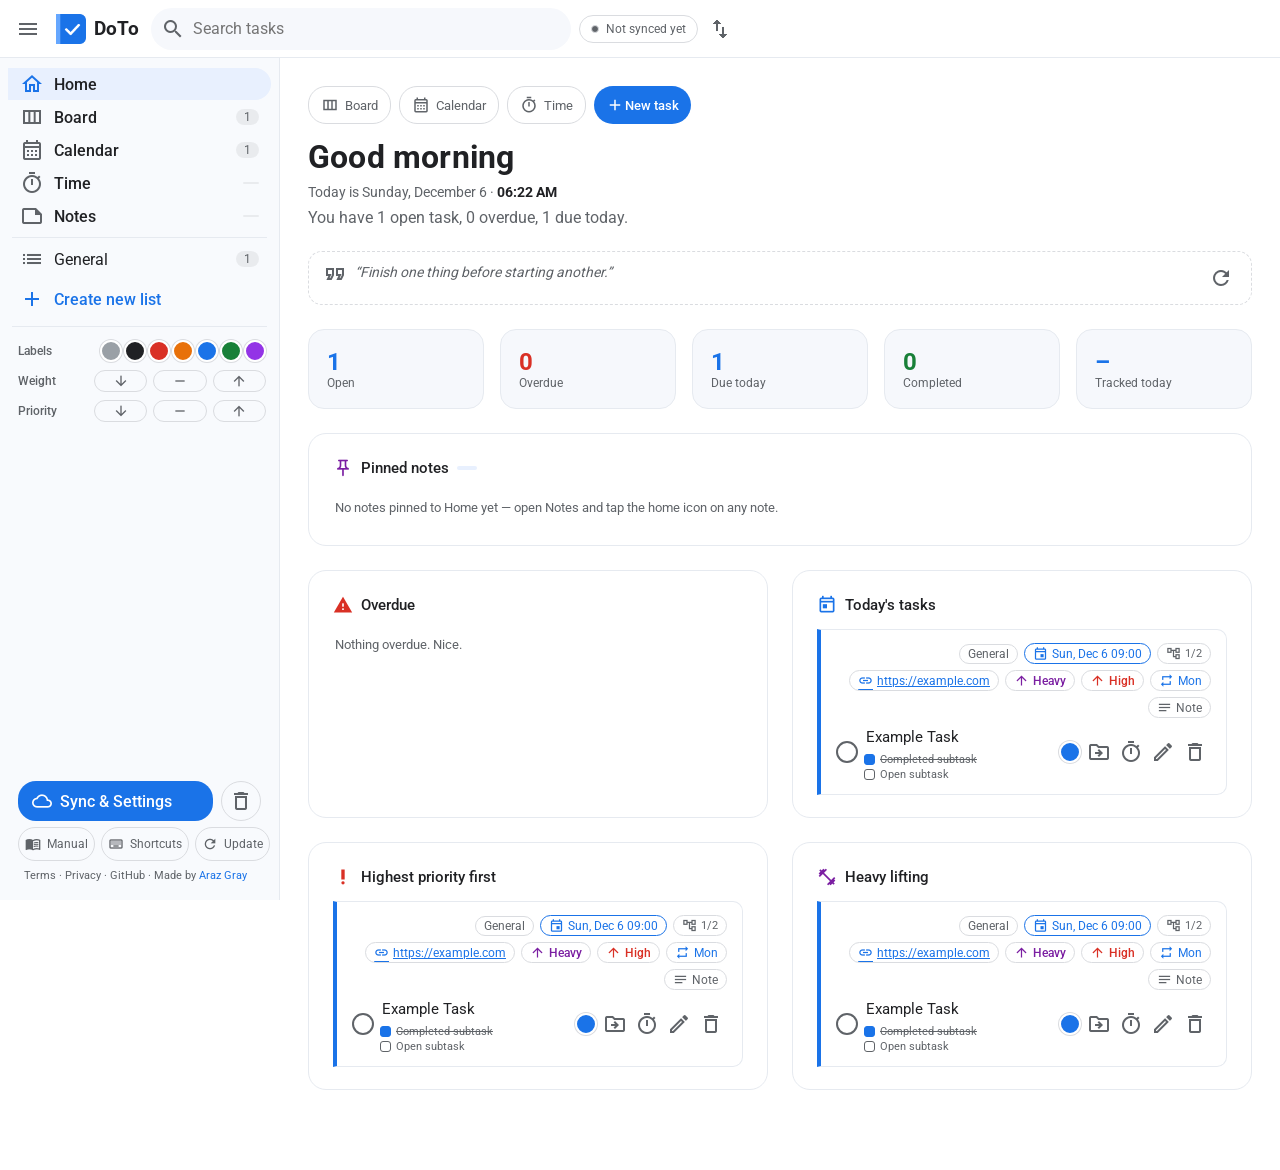
==== commit 93c716cb: "Fix" ====
--- a/index.html
+++ b/index.html
@@ -14,8 +14,8 @@
 <link rel="icon" type="image/svg+xml" href="assets/icon.svg" />
 <link rel="icon" type="image/png" sizes="192x192" href="assets/icon-192.png" />
 <link rel="apple-touch-icon" href="assets/icon-180.png" />
-<link rel="stylesheet" href="assets/fonts.css?v=1.0-1789759467" />
-<link rel="stylesheet" href="styles.css?v=1.0-1789759467" />
+<link rel="stylesheet" href="assets/fonts.css?v=1.0-1789759468" />
+<link rel="stylesheet" href="styles.css?v=1.0-1789759468" />
 </head>
 <body>
 <header class="topbar">
@@ -305,7 +305,7 @@
         <div><h1>Trash</h1><p class="muted small board-hint">Deleted tasks and notes stay here until you restore them or empty the trash.</p></div>
         <div class="list-header-actions">
           <span id="trashCountPill" class="count-pill"></span>
-          <button id="emptyTrashBtn" class="btn-ghost danger" aria-label="Empty trash"><span class="material-icons-outlined">delete_forever</span><span class="btn-label">Empty trash</span></button>
+          <button id="emptyTrashBtn" class="btn-ghost" aria-label="Empty trash"><span class="btn-label">Empty trash</span></button>
         </div>
       </div>
       <h2 class="notes-head"><span class="material-icons-outlined">task</span> Tasks</h2>
@@ -591,6 +591,6 @@
 <div id="toast" class="toast hidden" role="status" aria-live="polite"><span id="toastMsg"></span><button id="toastUndo" class="hidden">Undo</button></div>
 <input id="importFile" type="file" accept=".json,application/json" multiple class="hidden" />
 
-<script src="app.js?v=1.0-1789759467"></script>
+<script src="app.js?v=1.0-1789759468"></script>
 </body>
 </html>
--- a/styles.css
+++ b/styles.css
@@ -1002,7 +1002,7 @@
 .switch-icon .material-icons-outlined{font-size:19px;pointer-events:none}
 .switch-icon input:checked ~ .material-icons-outlined{color:var(--blue)}
 .switch-icon input:focus-visible ~ .material-icons-outlined{box-shadow:0 0 0 2px var(--blue-soft)}
-.note-modal .palette{margin:6px 0}
+.note-modal .palette{margin:6px 0; overflow: visible;}
 .note-actions .spacer{flex:1}
 /* Note editor: bottom sheet on mobile, like the task detail panel */
 @keyframes noteSheetIn{from{transform:translateY(100%)}to{transform:none}}
@@ -1034,7 +1034,7 @@
 @media (max-width:600px){
   #viewTrash .list-header > div{min-width:0}
   #viewTrash .list-header .board-hint{display:none}
-  #emptyTrashBtn{width:40px;height:40px;padding:0;justify-content:center}
+  #emptyTrashBtn{width:110px;height:40px;padding:0;justify-content:center}
   #emptyTrashBtn .btn-label{display:none}
 }
 
@@ -1056,3 +1056,8 @@
   .card{padding:14px}
   .card h2{margin:0 0 10px}
 }
+
+.viewHome .card {
+  border: none;
+  padding: 0;
+}
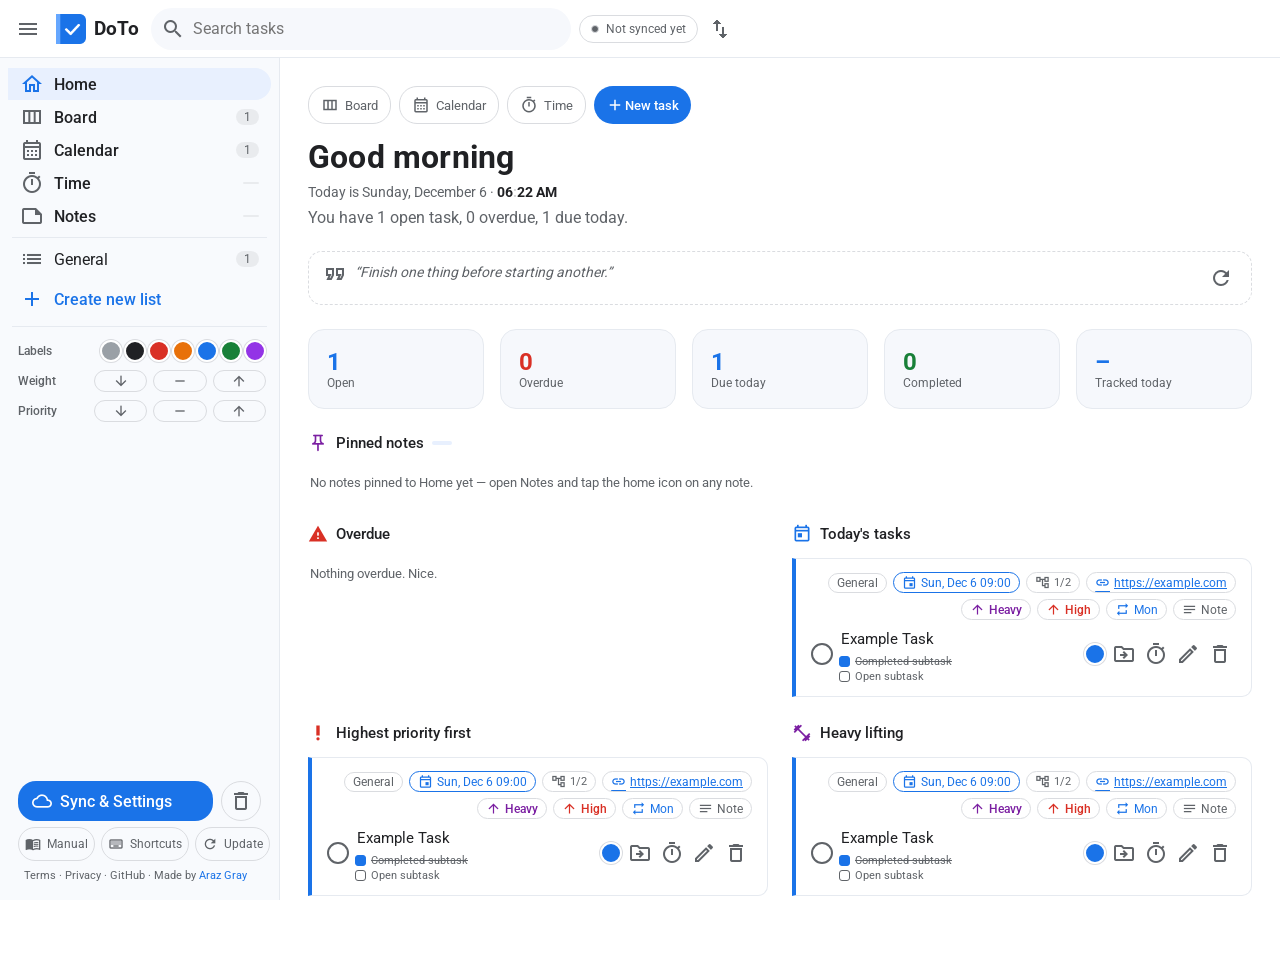
==== commit cfb71a04: "Fix" ====
--- a/index.html
+++ b/index.html
@@ -14,8 +14,8 @@
 <link rel="icon" type="image/svg+xml" href="assets/icon.svg" />
 <link rel="icon" type="image/png" sizes="192x192" href="assets/icon-192.png" />
 <link rel="apple-touch-icon" href="assets/icon-180.png" />
-<link rel="stylesheet" href="assets/fonts.css?v=1.0-1789759468" />
-<link rel="stylesheet" href="styles.css?v=1.0-1789759468" />
+<link rel="stylesheet" href="assets/fonts.css?v=1.0-1789759469" />
+<link rel="stylesheet" href="styles.css?v=1.0-1789759469" />
 </head>
 <body>
 <header class="topbar">
@@ -591,6 +591,6 @@
 <div id="toast" class="toast hidden" role="status" aria-live="polite"><span id="toastMsg"></span><button id="toastUndo" class="hidden">Undo</button></div>
 <input id="importFile" type="file" accept=".json,application/json" multiple class="hidden" />
 
-<script src="app.js?v=1.0-1789759468"></script>
+<script src="app.js?v=1.0-1789759469"></script>
 </body>
 </html>
--- a/styles.css
+++ b/styles.css
@@ -1057,7 +1057,7 @@
   .card h2{margin:0 0 10px}
 }
 
-.viewHome .card {
+#viewHome .card {
   border: none;
   padding: 0;
 }
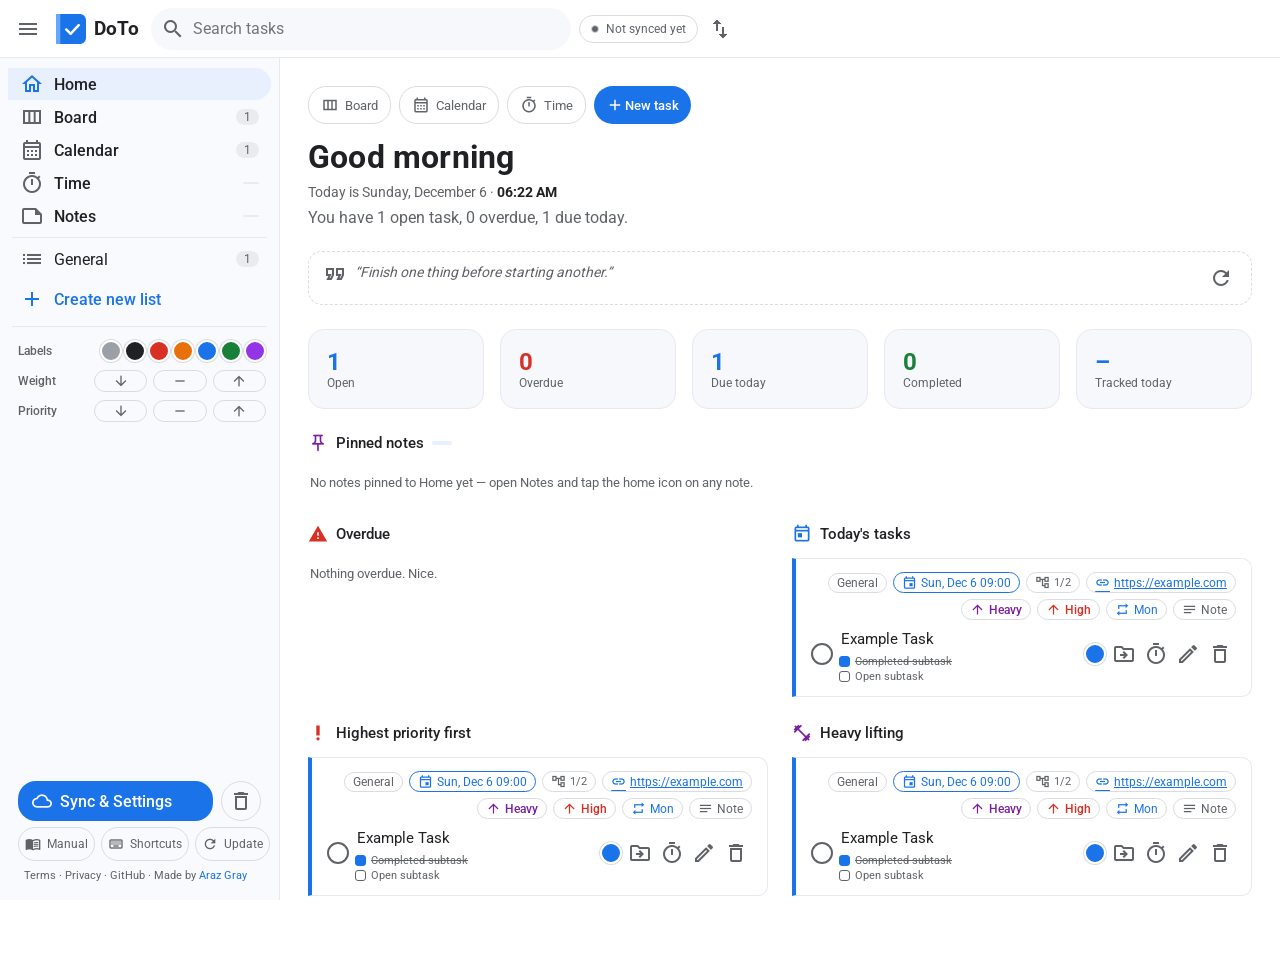
==== commit 34a284d5: "Update UI" ====
--- a/index.html
+++ b/index.html
@@ -14,8 +14,8 @@
 <link rel="icon" type="image/svg+xml" href="assets/icon.svg" />
 <link rel="icon" type="image/png" sizes="192x192" href="assets/icon-192.png" />
 <link rel="apple-touch-icon" href="assets/icon-180.png" />
-<link rel="stylesheet" href="assets/fonts.css?v=1.0-1789759469" />
-<link rel="stylesheet" href="styles.css?v=1.0-1789759469" />
+<link rel="stylesheet" href="assets/fonts.css?v=1.0-1789759470" />
+<link rel="stylesheet" href="styles.css?v=1.0-1789759470" />
 </head>
 <body>
 <header class="topbar">
@@ -591,6 +591,6 @@
 <div id="toast" class="toast hidden" role="status" aria-live="polite"><span id="toastMsg"></span><button id="toastUndo" class="hidden">Undo</button></div>
 <input id="importFile" type="file" accept=".json,application/json" multiple class="hidden" />
 
-<script src="app.js?v=1.0-1789759469"></script>
+<script src="app.js?v=1.0-1789759470"></script>
 </body>
 </html>
--- a/styles.css
+++ b/styles.css
@@ -1027,7 +1027,7 @@
 .trash-title{font-size:14px;overflow:hidden;text-overflow:ellipsis;white-space:nowrap}
 .trash-sub{margin-top:2px}
 .trash-row .restore-btn{flex:none}
-.trash-actions{display:flex;align-items:center;gap:4px}
+.trash-actions{display:flex;align-items:center;gap:4px;justify-content: right;}
 .trash-actions .material-icons-outlined{font-size:18px}
 #viewTrash .notes-head{margin-top:22px}
 /* Trash header fits one line on narrow screens: icon-only button beside the title */
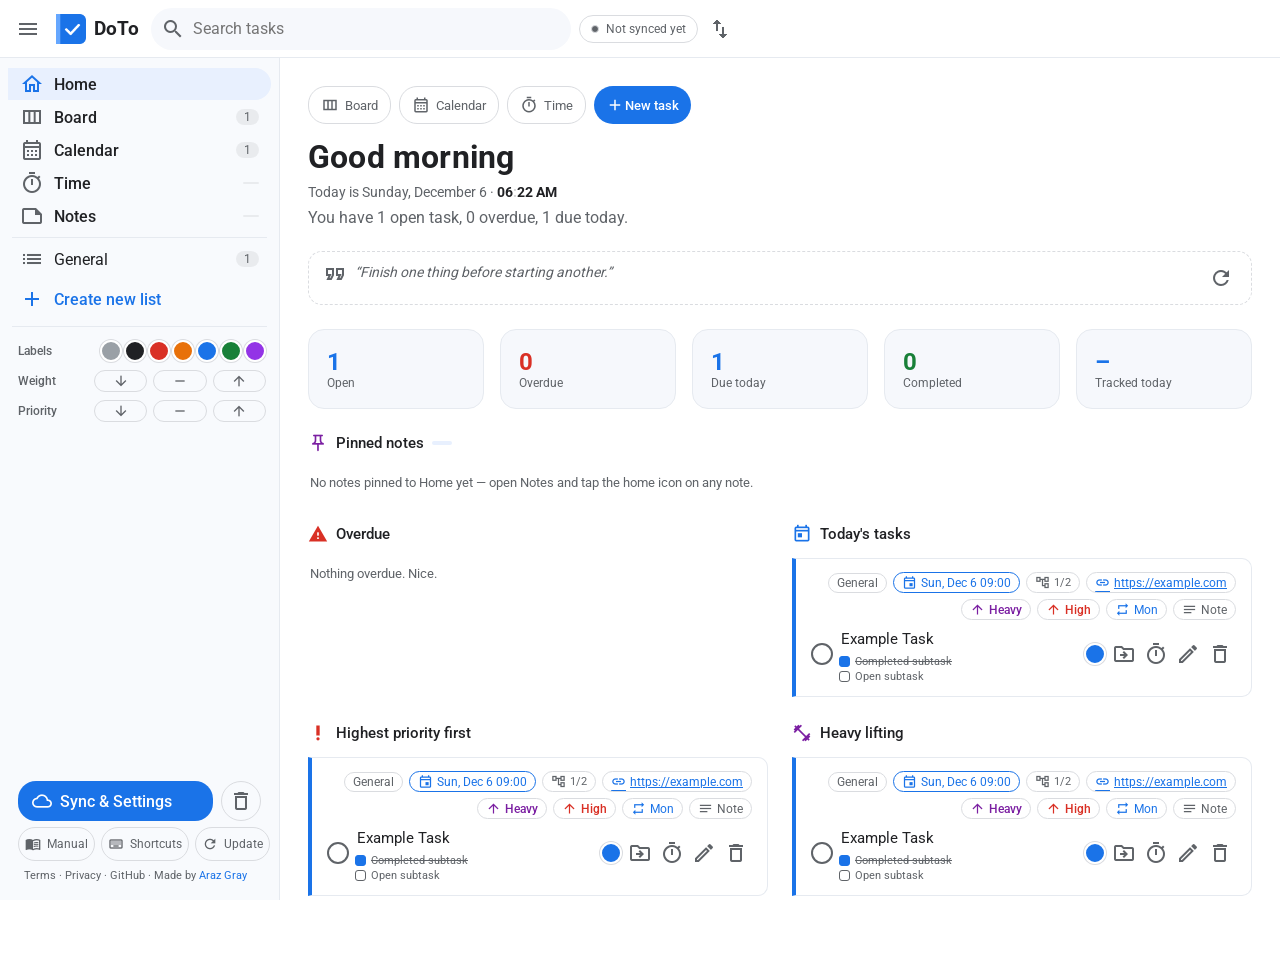
==== commit a3ea42ad: "Update UI" ====
--- a/index.html
+++ b/index.html
@@ -14,8 +14,8 @@
 <link rel="icon" type="image/svg+xml" href="assets/icon.svg" />
 <link rel="icon" type="image/png" sizes="192x192" href="assets/icon-192.png" />
 <link rel="apple-touch-icon" href="assets/icon-180.png" />
-<link rel="stylesheet" href="assets/fonts.css?v=1.0-1789759470" />
-<link rel="stylesheet" href="styles.css?v=1.0-1789759470" />
+<link rel="stylesheet" href="assets/fonts.css?v=1.0-1789759471" />
+<link rel="stylesheet" href="styles.css?v=1.0-1789759471" />
 </head>
 <body>
 <header class="topbar">
@@ -591,6 +591,6 @@
 <div id="toast" class="toast hidden" role="status" aria-live="polite"><span id="toastMsg"></span><button id="toastUndo" class="hidden">Undo</button></div>
 <input id="importFile" type="file" accept=".json,application/json" multiple class="hidden" />
 
-<script src="app.js?v=1.0-1789759470"></script>
+<script src="app.js?v=1.0-1789759471"></script>
 </body>
 </html>
--- a/styles.css
+++ b/styles.css
@@ -1035,7 +1035,6 @@
   #viewTrash .list-header > div{min-width:0}
   #viewTrash .list-header .board-hint{display:none}
   #emptyTrashBtn{width:110px;height:40px;padding:0;justify-content:center}
-  #emptyTrashBtn .btn-label{display:none}
 }
 
 /* Compact mobile task cards: badges own the full top row, actions sit on the
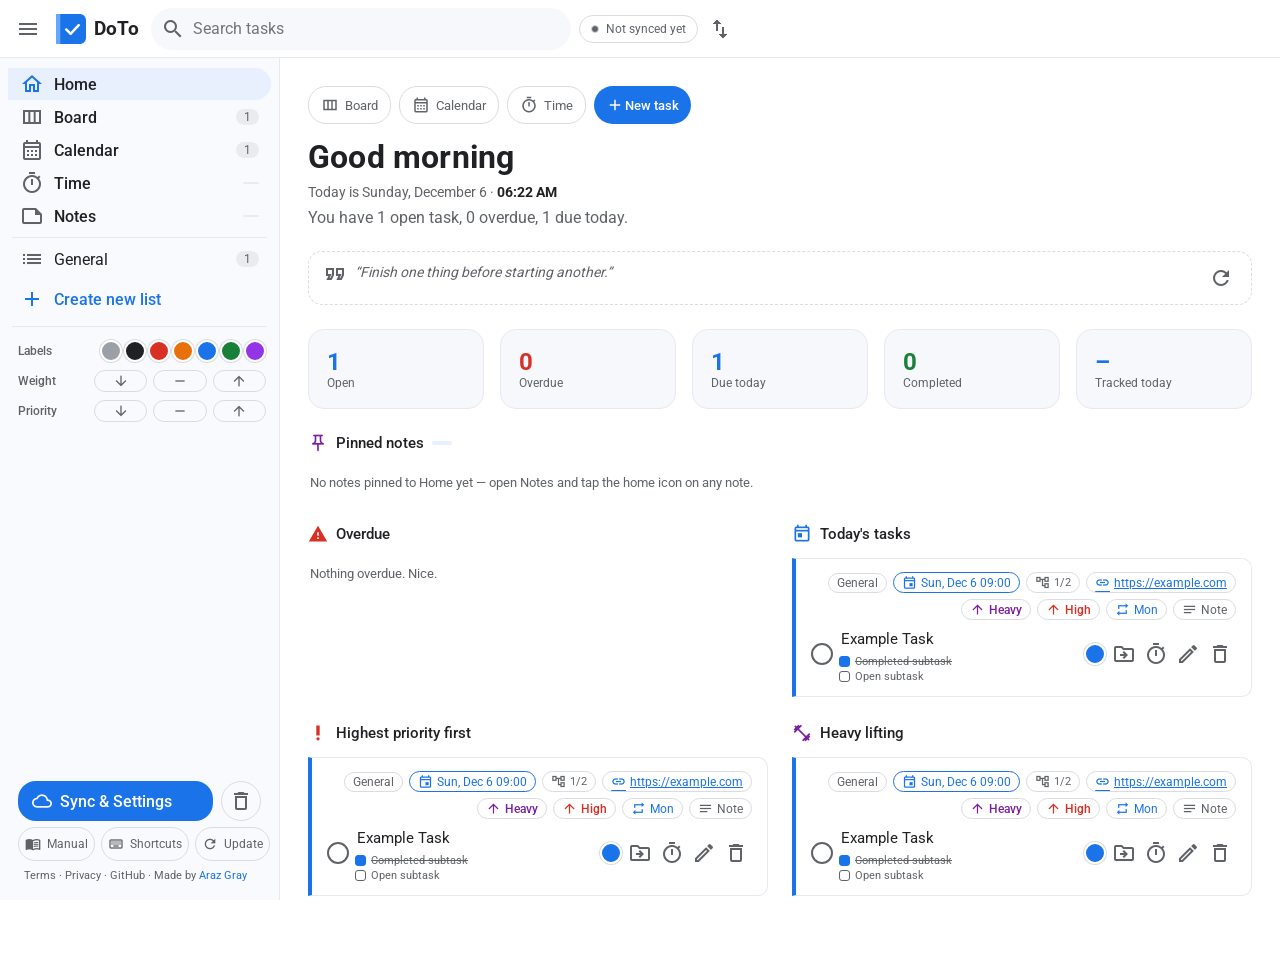
==== commit f0e742ae: "Update UI" ====
--- a/index.html
+++ b/index.html
@@ -14,8 +14,8 @@
 <link rel="icon" type="image/svg+xml" href="assets/icon.svg" />
 <link rel="icon" type="image/png" sizes="192x192" href="assets/icon-192.png" />
 <link rel="apple-touch-icon" href="assets/icon-180.png" />
-<link rel="stylesheet" href="assets/fonts.css?v=1.0-1789759471" />
-<link rel="stylesheet" href="styles.css?v=1.0-1789759471" />
+<link rel="stylesheet" href="assets/fonts.css?v=1.0-1789771400" />
+<link rel="stylesheet" href="styles.css?v=1.0-1789771400" />
 </head>
 <body>
 <header class="topbar">
@@ -515,7 +515,7 @@
           <button id="importBtn2" class="btn-ghost"><span class="material-icons-outlined">upload</span> Import</button>
           <button id="exportBtn2" class="btn-ghost"><span class="material-icons-outlined">download</span> Export</button>
         </div>
-        <p class="muted small">Exports include lists, tasks, notes, time records and labels. Re-importing your own backup skips duplicates.</p>
+        <p class="muted small" style="margin-top:10px;">Exports include lists, tasks, notes, time records and labels. Re-importing your own backup skips duplicates.</p>
       </div>
     </div>
     <div class="modal-actions">
@@ -591,6 +591,6 @@
 <div id="toast" class="toast hidden" role="status" aria-live="polite"><span id="toastMsg"></span><button id="toastUndo" class="hidden">Undo</button></div>
 <input id="importFile" type="file" accept=".json,application/json" multiple class="hidden" />
 
-<script src="app.js?v=1.0-1789759471"></script>
+<script src="app.js?v=1.0-1789771400"></script>
 </body>
 </html>
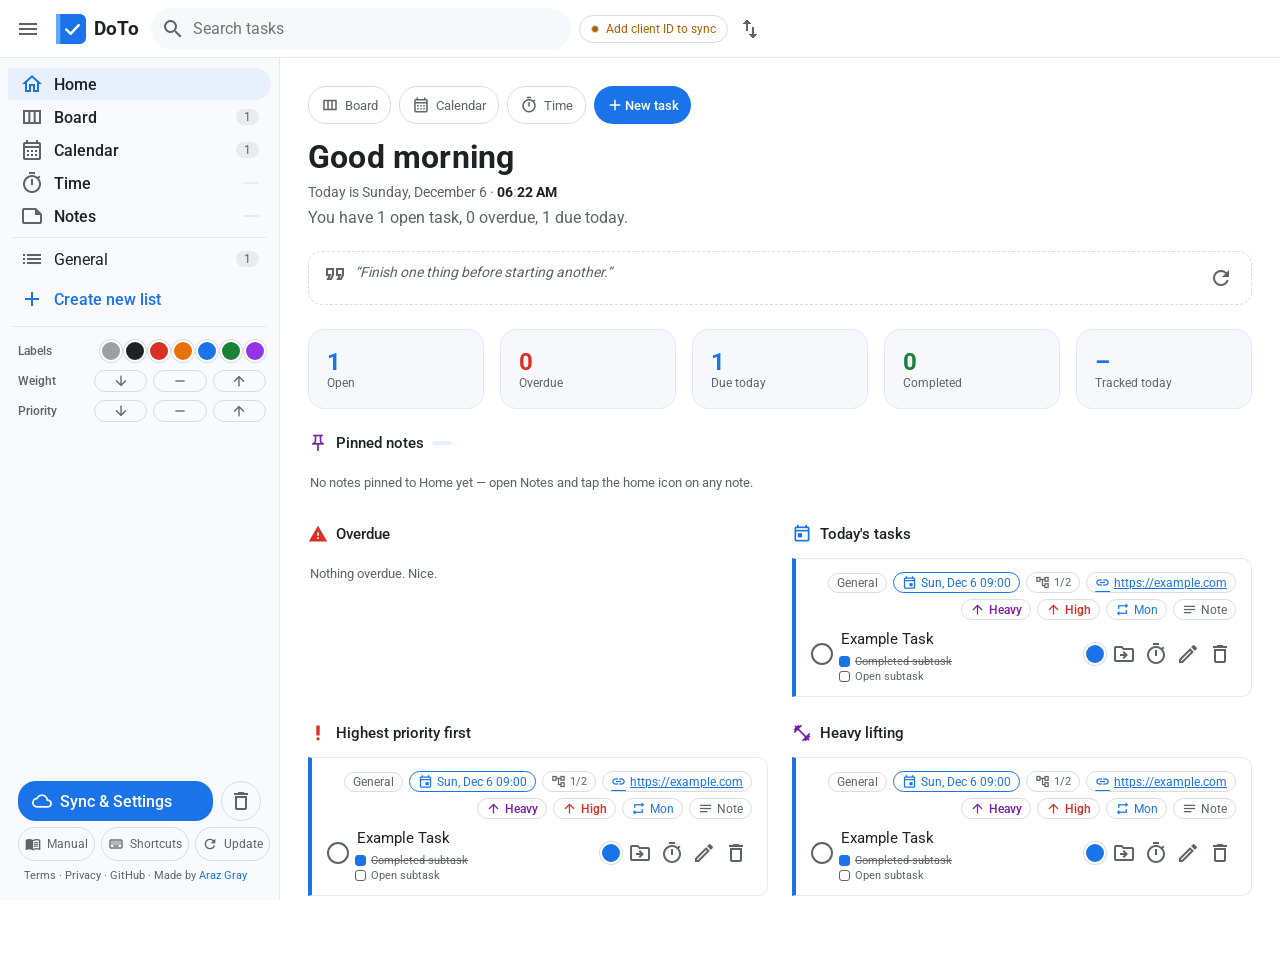
==== commit 95ec963e: "First public release" ====
--- a/index.html
+++ b/index.html
@@ -14,8 +14,8 @@
 <link rel="icon" type="image/svg+xml" href="assets/icon.svg" />
 <link rel="icon" type="image/png" sizes="192x192" href="assets/icon-192.png" />
 <link rel="apple-touch-icon" href="assets/icon-180.png" />
-<link rel="stylesheet" href="assets/fonts.css?v=1.0-1789771400" />
-<link rel="stylesheet" href="styles.css?v=1.0-1789771400" />
+<link rel="stylesheet" href="assets/fonts.css?v=1.0-1789832963" />
+<link rel="stylesheet" href="styles.css?v=1.0-1789832963" />
 </head>
 <body>
 <header class="topbar">
@@ -467,6 +467,15 @@
       <div class="setup-row name-row">
         <input id="userNameInput" type="text" placeholder="Your name (shown in greetings)" autocomplete="off" maxlength="40" aria-label="Your name" dir="auto" />
       </div>
+      <div class="set-group client-id-group">
+        <p class="d-label">Google client ID <span class="hint">— required for sync &amp; reminders</span></p>
+        <div class="setup-row client-id-row">
+          <input id="clientIdInput" type="text" placeholder="xxx.apps.googleusercontent.com" autocomplete="off" spellcheck="false" aria-label="Google OAuth client ID" dir="ltr" />
+          <button type="button" id="clientIdClear" class="btn-ghost" title="Clear saved client ID">Clear</button>
+        </div>
+        <p id="clientIdHint" class="sync-err">Sync is off until you add your client ID below — Sign in will not work without it.</p>
+        <p class="muted small">No ID is bundled with this app. Create one for free in <a href="https://console.cloud.google.com/" target="_blank" rel="noopener">Google Cloud Console</a>, add this site as an authorized origin, then paste the ID here. Full steps: <a href="MANUAL.md#hosting-it-yourself" target="_blank" rel="noopener">Manual → Hosting it yourself</a>.</p>
+      </div>
       <div class="modal-actions account-actions">
         <button type="button" id="signInBtn" class="btn-primary">Sign in with Google</button>
         <button type="button" id="signOutBtn" class="btn-ghost hidden">Sign out</button>
@@ -591,6 +600,6 @@
 <div id="toast" class="toast hidden" role="status" aria-live="polite"><span id="toastMsg"></span><button id="toastUndo" class="hidden">Undo</button></div>
 <input id="importFile" type="file" accept=".json,application/json" multiple class="hidden" />
 
-<script src="app.js?v=1.0-1789771400"></script>
+<script src="app.js?v=1.0-1789832963"></script>
 </body>
 </html>
--- a/styles.css
+++ b/styles.css
@@ -904,6 +904,12 @@
 .setup-row{display:flex;gap:8px;margin-top:8px}
 .setup-row input{flex:1;border:1px solid var(--line);border-radius:10px;padding:9px 12px;outline:0;min-width:0;background:var(--bg)}
 .setup-row input:focus{border-color:var(--blue)}
+.client-id-group{margin:12px 0 4px;padding:10px 12px;border:1px solid var(--line-soft);border-radius:12px;background:var(--bg2)}
+.client-id-group .d-label{margin:0 0 4px}
+.client-id-row{margin-top:4px}
+.client-id-row input{font-family:Consolas,monospace;font-size:12px}
+.client-id-row .btn-ghost{flex:none}
+.client-id-group .muted.small{margin:8px 0 0}
 
 /* Import source picker */
 .import-row select{
